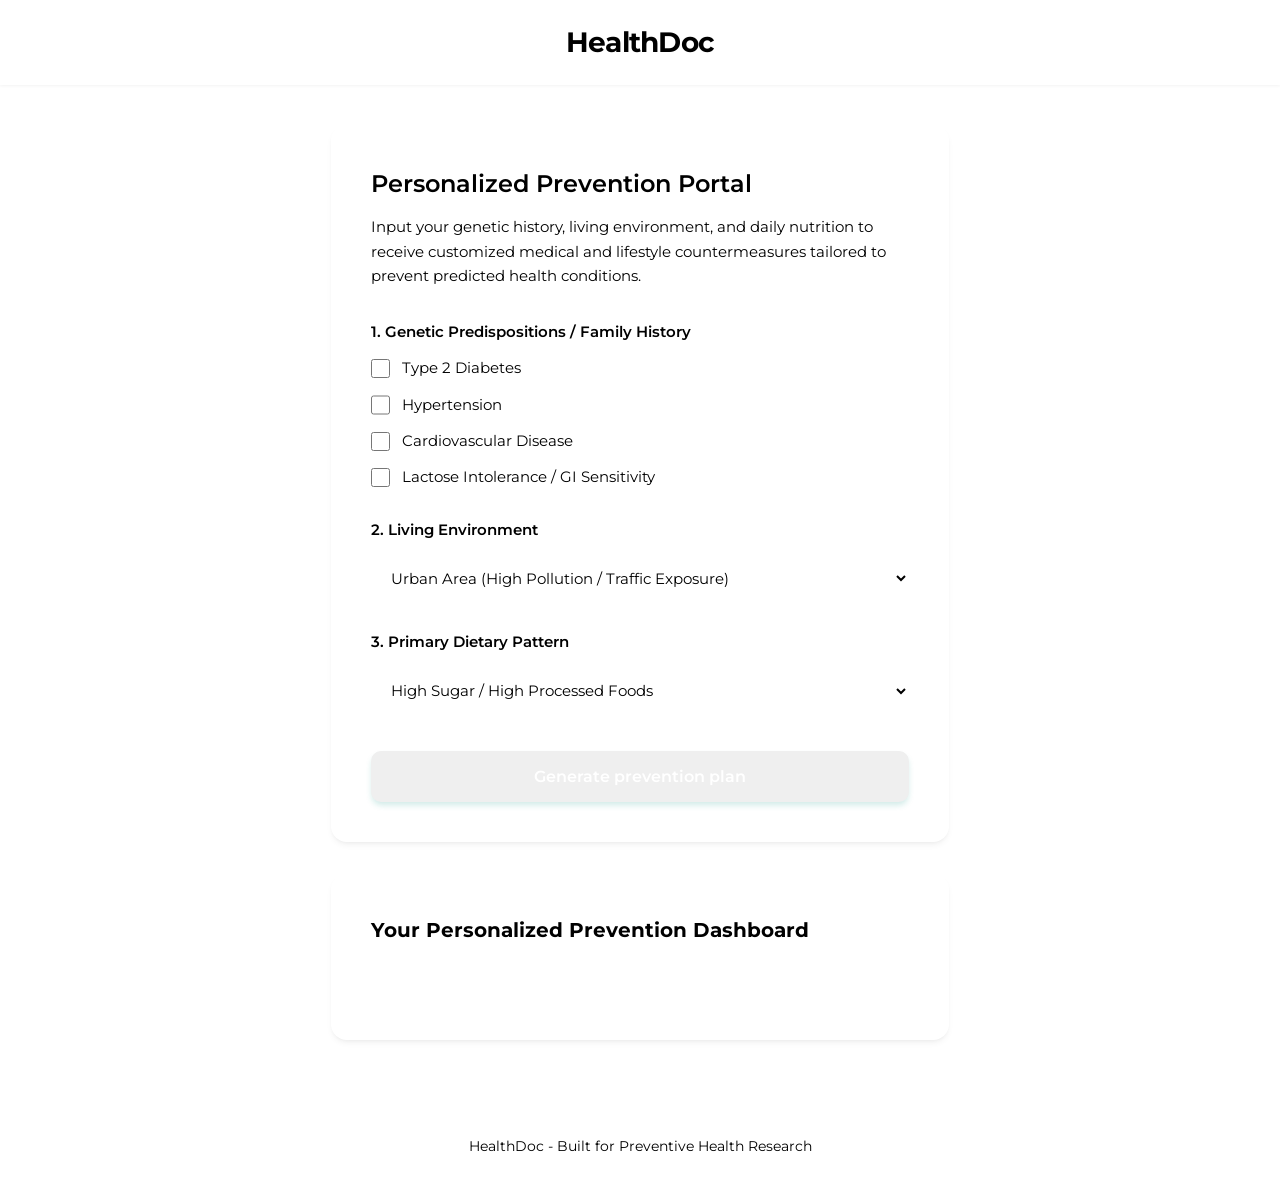
==== index.html @ a26859ed "création de la base" ====
<!DOCTYPE html>
<html lang="en">
    <head>
        <meta charset="UTF-8">
        <meta name="viewport" content="width=device-width, initial-scale=1.0">
        <title>HealthDoc</title>
        <!-- Google font : Montserrat -->
        <link rel="preconnect" href="https://fonts.googleapis.com">
        <link rel="preconnect" href="https://fonts.gstatic.com" crossorigin>
        <link href="https://fonts.googleapis.com/css2?family=Montserrat:ital,wght@0,100..900;1,100..900&display=swap" rel="stylesheet">
        <!-- Link to external CSS file -->
        <link rel="stylesheet" href="style.css">
    </head>
    <body>
        <!-- Header -->
         <div>
            <div>
                <h1>HealthDoc</h1>
            </div>
         </div>

         <!-- Main content -->
          <main>
            <div>
                <h2>Personalized Prevention Portal</h2>
                <p>Input your genetic history, living environment, and daily nutrition to receive customized medical and lifestyle countermeasures tailored to prevent predicted health conditions.</p>

                <form id="healthForm">
                    <!-- Genetic -->
                     <div>
                        <label>1. Genetic Predispositions / Family History</label>
                            <div>
                                <label>
                                    <input type="checkbox" name="genetics" value="Diabetes">
                                    <span>Type 2 Diabetes</span>
                                </label>
                                <label>
                                    <input type="checkbox" name="genetics" value="Hypertension">
                                    <span>Hypertension</span>
                                </label>
                                <label>
                                    <input type="checkbox" name="genetics" value="Cardiovascular">
                                    <span>Cardiovascular Disease</span>
                                </label>
                                <label>
                                    <input type="checkbox" name="genetics" value="Lactose">
                                    <span>Lactose Intolerance / GI Sensitivity</span>
                                </label>
                            </div>
                     </div>

                    <!-- Environment -->
                     <div>
                        <label>2. Living Environment</label>
                        <select id="environment">
                            <option value="Urban">Urban Area (High Pollution / Traffic Exposure)</option>
                            <option value="Suburban">Suburban Area (Moderate Air Quality)</option>
                            <option value="Rural">Rural Area (Clean Air / Low Pollution)</option>
                        </select>
                     </div>

                     <!-- Nutrition -->
                      <div>
                            <label>3. Primary Dietary Pattern</label>
                            <select id="nutrition">
                                <option value="Processed">High Sugar / High Processed Foods</option>
                                <option value="Standard">Standard Mixed Diet</option>
                                <option value="Mediterranean">Mediterranean / Whole Foods Diet</option>
                                <option value="PlantBased">Plant-Based / High Fiber</option>
                            </select>
                      </div>

                      <button type="button" onclick="calculateRisk()">Generate prevention plan</button>
                </form>
            </div>

            <!-- Results Section (Hidden by default) -->
             <div id="resultsCard">
                <div>
                    <h3>Your Personalized Prevention Dashboard</h3>
                    <span id="riskBadge"></span>
                </div>

                <div id="recommendationsList">
                    <!-- Recommendations inserted via JS -->
                </div>
             </div>
          </main>

          <!-- Footer -->
           <footer>
            <p>HealthDoc - Built for Preventive Health Research</p>
           </footer>
    </body>
</html>
---- style.css ----
.root {
  --main-color: #62cee8;/*Writings in black*/
  --secondary-color: #16425B;/*Writings in white*/
  --bg-color: #f8fafc;
  --accent-color-1: #EB5E55;
  --accent-color-2: #D81E5B;
  --accent-color-3: #0f766e;
  --border-color: #e2e8f0;
}

* {
    box-sizing: border-box;
    margin: 0;
    padding: 0;
}

body {
  font-family: "Montserrat", sans-serif;
  background-color: var(--bg-color);
  color: var(--secondary-color);
  line-height: 1.6;
  display: flex;
  flex-direction: column;
  min-height: 100vh;
}

body > div:first-of-type {
    background-color: var(--bg-color);
    border-bottom: 1px solid var(--border-color);
    padding: 1.25rem 2rem;
    text-align: center;
    box-shadow: 0 1px 3px 0 rgb(0, 0, 0, 0.05);
}

body > div:first-of-type h1 {
    color: var(--secondary-color);
    font-weight: 700;
    font-size: 1.75rem;
    letter-spacing: -0.025em;
}

main {
    max-width: 650px;
    width: 100%;
    margin: 2.5rem auto;
    padding: 0 1rem;
    flex: 1;
}

main > div:first-of-type,
#resultsCard {
    background: var(--bg-color);
    padding: 2.5rem;
    border-radius: 16px;
    box-shadow: 0 4px 6px -1px rgb(0 0 0 / 0.05), 0 2px 4px -2px rgb(0 0 0 / 0.05);
    margin-bottom: 2rem;
    border: 1px solid var(--border-color);
}

main h2 {
    font-size: 1.5rem;
    color: var(--secondary-color);
    margin-bottom: 0.75rem;
    font-weight: 600;
}

main > div:first-of-type > p {
    color: var(--main-color);
    font-size: 0.95rem;
    margin-bottom: 2rem;
}

form > div {
    margin-bottom: 1.75rem;
}

form > div > label {
    display: block;
    font-weight: 600;
    color: var(--secondary-color);
    margin-bottom: 0.75rem;
    font-size: 0.95rem;
}

form div div {
    display: flex;
    flex-direction: column;
    gap: 0.75rem;
    margin-top: 0.5rem;
}

form div div label {
    display: flex;
    align-items: center;
    font-weight: 400;
    color: var(--secondary-color);
    cursor: pointer;
    gap: 0.75rem;
    margin-bottom: 0;
    font-size: 0.95rem;
}

input[type="checkbox"] {
    width: 1.2rem;
    height: 1.2rem;
    accent-color: var(--accent-color-1); /* Modern teal accent color */
    cursor: pointer;
    border-radius: 4px;
}

/* Select Dropdowns */
select {
    width: 100%;
    padding: 0.85rem 1rem;
    border: 1px solid var(--border-color);
    border-radius: 10px;
    background-color: var(--bg-color);
    font-family: 'Montserrat', sans-serif;
    font-size: 0.95rem;
    color: var(--secondary-color);
    cursor: pointer;
    transition: border-color 0.2s, box-shadow 0.2s;
}

select:focus {
    outline: none;
    border-color: var(--main-color);
    box-shadow: 0 0 0 3px rgba(13, 148, 136, 0.15);
}

/* Submit Button */
button[type="button"] {
    width: 100%;
    color: white;
    border: none;
    padding: 1rem 1.5rem;
    font-family: 'Montserrat', sans-serif;
    font-weight: 600;
    font-size: 1rem;
    border-radius: 10px;
    cursor: pointer;
    transition: var(--bg-color) 0.2s, transform 0.1s;
    margin-top: 0.5rem;
    box-shadow: 0 4px 6px -1px rgba(13, 148, 136, 0.2);
}

button[type="button"]:hover {
    background-color: var(--accent-color-3);
}

button[type="button"]:active {
    transform: scale(0.98);
}

/* --- Results Section Styling --- */
#resultsCard {
    border-left: 5px solid var(--accent-color-3);
}

#resultsCard h3 {
    font-size: 1.25rem;
    color: var(--secondary-color);
    margin-bottom: 0.5rem;
}

#riskBadge {
    display: inline-block;
    padding: 0.35rem 0.85rem;
    border-radius: 9999px;
    font-size: 0.85rem;
    font-weight: 600;
    margin-top: 0.5rem;
}

#recommendationsList {
    margin-top: 1.25rem;
}

/* --- Footer --- */
footer {
    text-align: center;
    padding: 1.5rem;
    background-color: var(--bg-color);
    border-top: 1px solid var(--border-color);
    color: var(--main-color);
    font-size: 0.85rem;
    margin-top: auto;
}
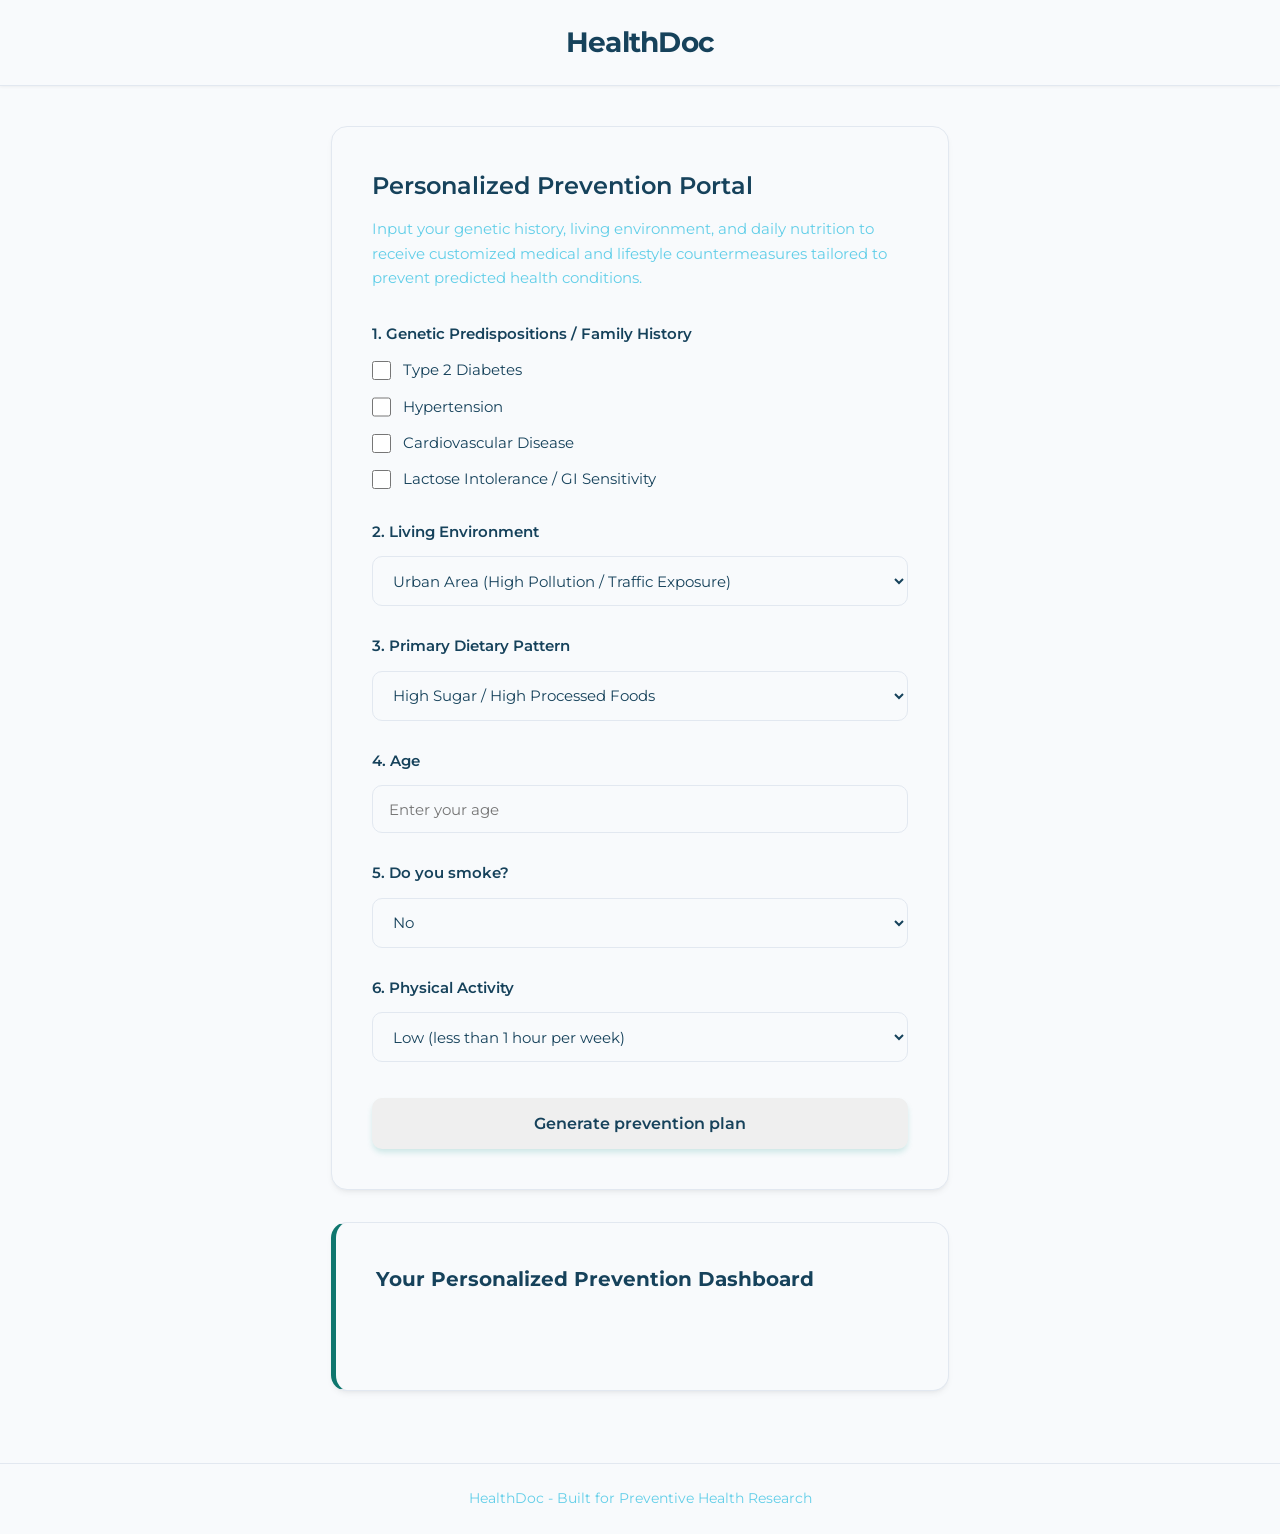
==== commit 9926f375: "ajout du js pour voir le resultat" ====
--- a/index.html
+++ b/index.html
@@ -70,6 +70,32 @@
                             </select>
                       </div>
 
+                      <!-- Age -->
+                        <div>
+                            <label>4. Age</label>
+                            <input type="number" id="age" min="1" max="120" placeholder="Enter your age">
+                        </div>
+
+                        <!-- Smoking -->
+                        <div>
+                            <label>5. Do you smoke?</label>
+                            <select id="smoking">
+                                <option value="No">No</option>
+                                <option value="Occasionally">Occasionally</option>
+                                <option value="Regularly">Regularly</option>
+                            </select>
+                        </div>
+
+                        <!-- Physical activity -->
+                        <div>
+                            <label>6. Physical Activity</label>
+                            <select id="activity">
+                                <option value="Low">Low (less than 1 hour per week)</option>
+                                <option value="Moderate">Moderate (1 to 3 hours per week)</option>
+                                <option value="High">High (more than 3 hours per week)</option>
+                            </select>
+                        </div>
+
                       <button type="button" onclick="calculateRisk()">Generate prevention plan</button>
                 </form>
             </div>
@@ -91,5 +117,6 @@
            <footer>
             <p>HealthDoc - Built for Preventive Health Research</p>
            </footer>
+           <script src="script.js"></script>
     </body>
 </html>
--- a/style.css
+++ b/style.css
@@ -1,4 +1,4 @@
-.root {
+:root {
   --main-color: #62cee8;/*Writings in black*/
   --secondary-color: #16425B;/*Writings in white*/
   --bg-color: #f8fafc;
@@ -109,7 +109,8 @@
 }
 
 /* Select Dropdowns */
-select {
+select,
+input[type="number"] {
     width: 100%;
     padding: 0.85rem 1rem;
     border: 1px solid var(--border-color);
@@ -122,7 +123,8 @@
     transition: border-color 0.2s, box-shadow 0.2s;
 }
 
-select:focus {
+select:focus,
+input[type="number"]:focus {
     outline: none;
     border-color: var(--main-color);
     box-shadow: 0 0 0 3px rgba(13, 148, 136, 0.15);
@@ -131,7 +133,7 @@
 /* Submit Button */
 button[type="button"] {
     width: 100%;
-    color: white;
+    color: var(--secondary-color);
     border: none;
     padding: 1rem 1.5rem;
     font-family: 'Montserrat', sans-serif;
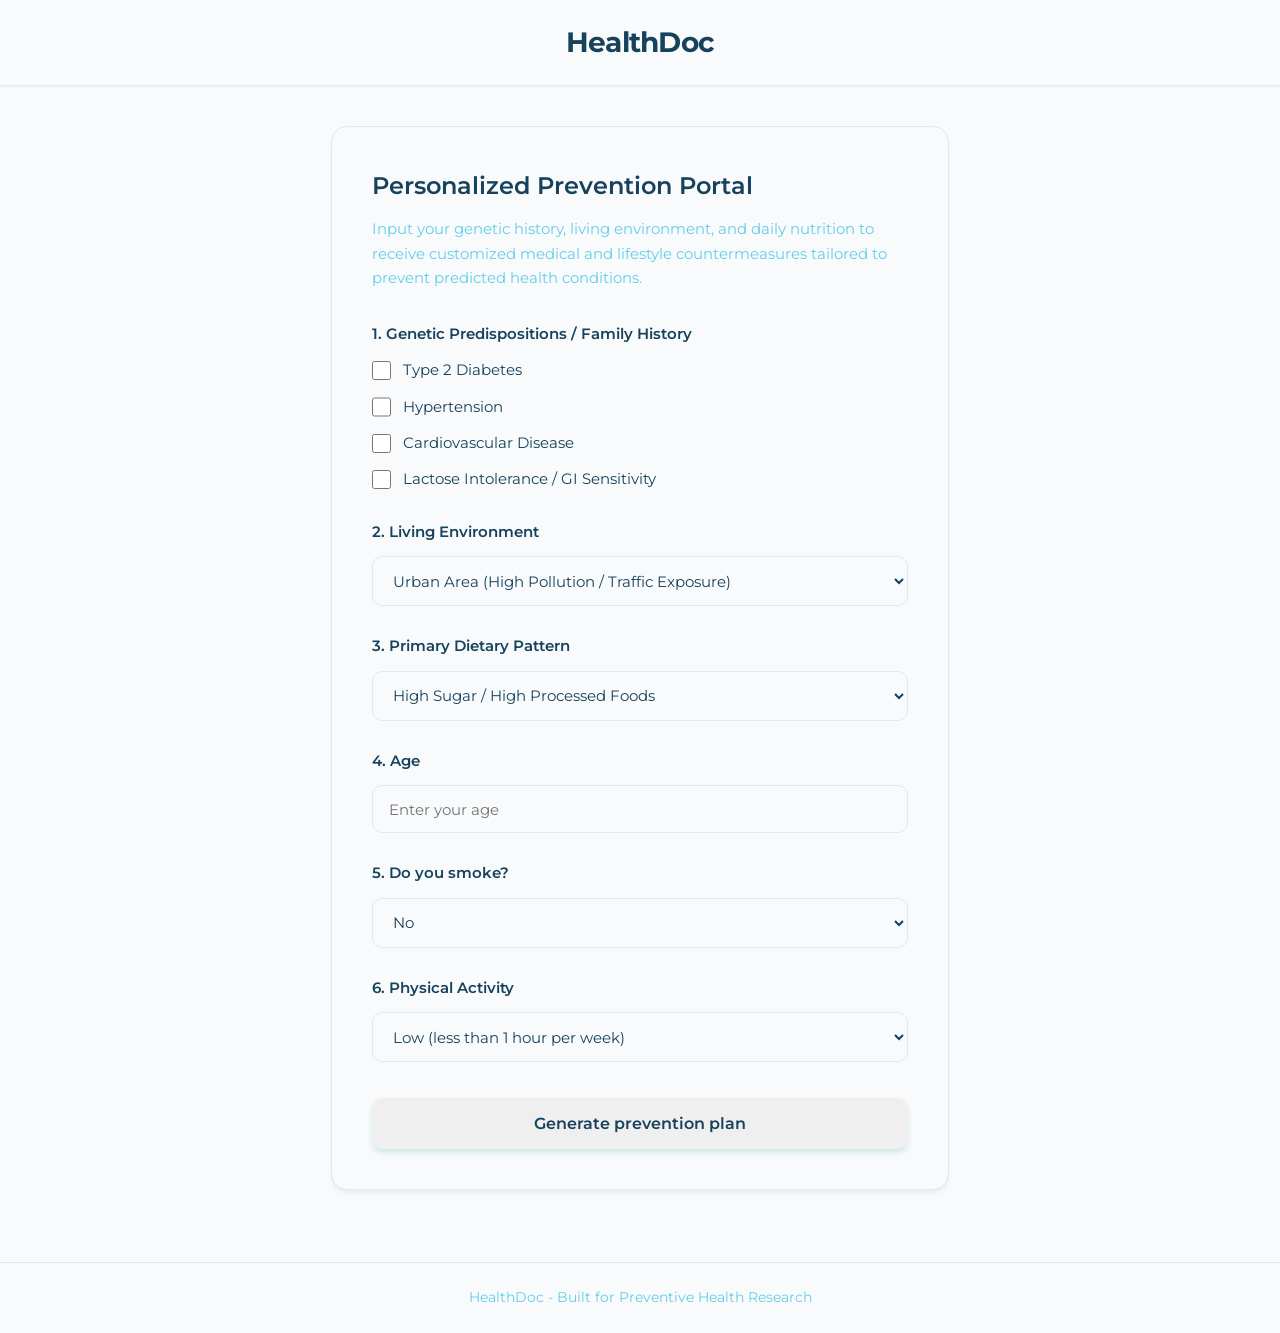
==== commit ebeb3ef8: "result card fix" ====
--- a/index.html
+++ b/index.html
@@ -101,7 +101,7 @@
             </div>
 
             <!-- Results Section (Hidden by default) -->
-             <div id="resultsCard">
+             <div id="resultsCard" class="hidden">
                 <div>
                     <h3>Your Personalized Prevention Dashboard</h3>
                     <span id="riskBadge"></span>
--- a/style.css
+++ b/style.css
@@ -188,3 +188,7 @@
     font-size: 0.85rem;
     margin-top: auto;
 }
+
+.hidden {
+    display: none;
+}
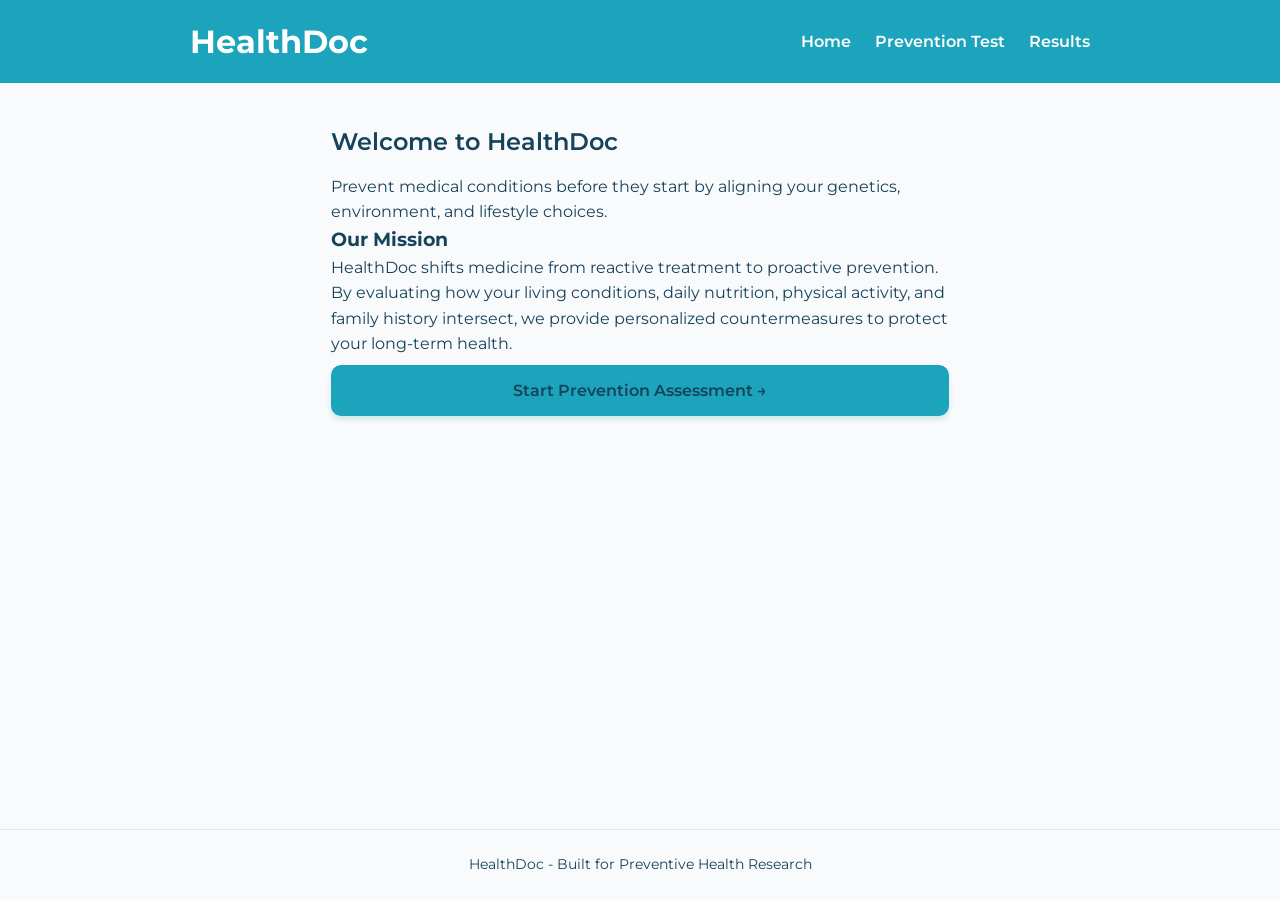
==== commit 551cb379: "création menu / liens vers différentes pages" ====
--- a/index.html
+++ b/index.html
@@ -12,111 +12,138 @@
         <link rel="stylesheet" href="style.css">
     </head>
     <body>
-        <!-- Header -->
-         <div>
-            <div>
-                <h1>HealthDoc</h1>
+        <!-- Header & Navigation Menu -->
+        <header class="navbar">
+            <div class="nav-container">
+                <h1 class="logo">HealthDoc</h1>
+                <nav>
+                    <ul class="nav-links">
+                        <li><a href="#" onclick="showPage('homePage')">Home</a></li>
+                        <li><a href="#" onclick="showPage('testPage')">Prevention Test</a></li>
+                        <li><a href="#" onclick="showPage('statsPage')">Results</a></li>
+                    </ul>
+                </nav>
             </div>
-         </div>
+        </header>
 
          <!-- Main content -->
-          <main>
-            <div>
-                <h2>Personalized Prevention Portal</h2>
-                <p>Input your genetic history, living environment, and daily nutrition to receive customized medical and lifestyle countermeasures tailored to prevent predicted health conditions.</p>
+        <main class="main-content">
+            <!-- PAGE 1: HOME PAGE -->
+            <section id="homePage" class="page-section">
+                <div class="hero-card">
+                    <h2>Welcome to HealthDoc</h2>
+                    <p class="tagline">Prevent medical conditions before they start by aligning your genetics, environment, and lifestyle choices.</p>
+                    
+                    <div class="mission-box">
+                        <h3>Our Mission</h3>
+                        <p>HealthDoc shifts medicine from reactive treatment to proactive prevention. By evaluating how your living conditions, daily nutrition, physical activity, and family history intersect, we provide personalized countermeasures to protect your long-term health.</p>
+                    </div>
 
-                <form id="healthForm">
-                    <!-- Genetic -->
-                     <div>
-                        <label>1. Genetic Predispositions / Family History</label>
-                            <div>
-                                <label>
-                                    <input type="checkbox" name="genetics" value="Diabetes">
-                                    <span>Type 2 Diabetes</span>
-                                </label>
-                                <label>
-                                    <input type="checkbox" name="genetics" value="Hypertension">
-                                    <span>Hypertension</span>
-                                </label>
-                                <label>
-                                    <input type="checkbox" name="genetics" value="Cardiovascular">
-                                    <span>Cardiovascular Disease</span>
-                                </label>
-                                <label>
-                                    <input type="checkbox" name="genetics" value="Lactose">
-                                    <span>Lactose Intolerance / GI Sensitivity</span>
-                                </label>
-                            </div>
-                     </div>
+                    <button type="button" class="btn-primary" onclick="showPage('testPage')">Start Prevention Assessment &rarr;</button>
+                </div>
+            </section>
 
-                    <!-- Environment -->
-                     <div>
-                        <label>2. Living Environment</label>
-                        <select id="environment">
-                            <option value="Urban">Urban Area (High Pollution / Traffic Exposure)</option>
-                            <option value="Suburban">Suburban Area (Moderate Air Quality)</option>
-                            <option value="Rural">Rural Area (Clean Air / Low Pollution)</option>
-                        </select>
-                     </div>
+            <!-- PAGE 2: PREVENTION TEST -->
+            <section id="testPage" class="page-section hidden">
+                <div>
+                    <h2>Personalized Prevention Portal</h2>
+                    <p>Input your genetic history, living environment, and daily nutrition to receive customized medical and lifestyle countermeasures tailored to prevent predicted health conditions.</p>
 
-                     <!-- Nutrition -->
-                      <div>
-                            <label>3. Primary Dietary Pattern</label>
-                            <select id="nutrition">
-                                <option value="Processed">High Sugar / High Processed Foods</option>
-                                <option value="Standard">Standard Mixed Diet</option>
-                                <option value="Mediterranean">Mediterranean / Whole Foods Diet</option>
-                                <option value="PlantBased">Plant-Based / High Fiber</option>
-                            </select>
-                      </div>
-
-                      <!-- Age -->
+                    <form id="healthForm">
+                        <!-- Genetic -->
                         <div>
-                            <label>4. Age</label>
-                            <input type="number" id="age" min="1" max="120" placeholder="Enter your age">
+                            <label>1. Genetic Predispositions / Family History</label>
+                                <div>
+                                    <label>
+                                        <input type="checkbox" name="genetics" value="Diabetes">
+                                        <span>Type 2 Diabetes</span>
+                                    </label>
+                                    <label>
+                                        <input type="checkbox" name="genetics" value="Hypertension">
+                                        <span>Hypertension</span>
+                                    </label>
+                                    <label>
+                                        <input type="checkbox" name="genetics" value="Cardiovascular">
+                                        <span>Cardiovascular Disease</span>
+                                    </label>
+                                    <label>
+                                        <input type="checkbox" name="genetics" value="Lactose">
+                                        <span>Lactose Intolerance / GI Sensitivity</span>
+                                    </label>
+                                </div>
                         </div>
 
-                        <!-- Smoking -->
+                        <!-- Environment -->
                         <div>
-                            <label>5. Do you smoke?</label>
-                            <select id="smoking">
-                                <option value="No">No</option>
-                                <option value="Occasionally">Occasionally</option>
-                                <option value="Regularly">Regularly</option>
+                            <label>2. Living Environment</label>
+                            <select id="environment">
+                                <option value="Urban">Urban Area (High Pollution / Traffic Exposure)</option>
+                                <option value="Suburban">Suburban Area (Moderate Air Quality)</option>
+                                <option value="Rural">Rural Area (Clean Air / Low Pollution)</option>
                             </select>
                         </div>
 
-                        <!-- Physical activity -->
+                        <!-- Nutrition -->
                         <div>
-                            <label>6. Physical Activity</label>
-                            <select id="activity">
-                                <option value="Low">Low (less than 1 hour per week)</option>
-                                <option value="Moderate">Moderate (1 to 3 hours per week)</option>
-                                <option value="High">High (more than 3 hours per week)</option>
-                            </select>
+                                <label>3. Primary Dietary Pattern</label>
+                                <select id="nutrition">
+                                    <option value="Processed">High Sugar / High Processed Foods</option>
+                                    <option value="Standard">Standard Mixed Diet</option>
+                                    <option value="Mediterranean">Mediterranean / Whole Foods Diet</option>
+                                    <option value="PlantBased">Plant-Based / High Fiber</option>
+                                </select>
                         </div>
 
-                      <button type="button" onclick="calculateRisk()">Generate prevention plan</button>
-                </form>
-            </div>
+                        <!-- Age -->
+                            <div>
+                                <label>4. Age</label>
+                                <input type="number" id="age" min="1" max="120" placeholder="Enter your age">
+                            </div>
 
-            <!-- Results Section (Hidden by default) -->
-             <div id="resultsCard" class="hidden">
-                <div>
-                    <h3>Your Personalized Prevention Dashboard</h3>
-                    <span id="riskBadge"></span>
+                            <!-- Smoking -->
+                            <div>
+                                <label>5. Do you smoke?</label>
+                                <select id="smoking">
+                                    <option value="No">No</option>
+                                    <option value="Occasionally">Occasionally</option>
+                                    <option value="Regularly">Regularly</option>
+                                </select>
+                            </div>
+
+                            <!-- Physical activity -->
+                            <div>
+                                <label>6. Physical Activity</label>
+                                <select id="activity">
+                                    <option value="Low">Low (less than 1 hour per week)</option>
+                                    <option value="Moderate">Moderate (1 to 3 hours per week)</option>
+                                    <option value="High">High (more than 3 hours per week)</option>
+                                </select>
+                            </div>
+
+                        <button type="button" onclick="calculateRisk()">Generate prevention plan</button>
+                    </form>
                 </div>
 
-                <div id="recommendationsList">
-                    <!-- Recommendations inserted via JS -->
+                <!-- Results Section (Hidden by default) -->
+                <div id="resultsCard" class="hidden">
+                    <div>
+                        <h3>Your Personalized Prevention Dashboard</h3>
+                        <span id="riskBadge"></span>
+                    </div>
+
+                    <div id="recommendationsList">
+                        <!-- Recommendations inserted via JS -->
+                    </div>
                 </div>
-             </div>
-          </main>
+            </section>
+        </main>
 
-          <!-- Footer -->
-           <footer>
+        <!-- Footer -->
+        <footer>
             <p>HealthDoc - Built for Preventive Health Research</p>
-           </footer>
-           <script src="script.js"></script>
+        </footer>
+        
+        <!-- Link to the JavaScript file -->
+        <script src="script.js"></script>
     </body>
 </html>
--- a/style.css
+++ b/style.css
@@ -1,10 +1,9 @@
 :root {
-  --main-color: #62cee8;/*Writings in black*/
-  --secondary-color: #16425B;/*Writings in white*/
+  --main-color: #16425B;/*Writings in black*/
   --bg-color: #f8fafc;
   --accent-color-1: #EB5E55;
-  --accent-color-2: #D81E5B;
-  --accent-color-3: #0f766e;
+  --accent-color-2: #1ba4bc;
+  --accent-color-3: #13b1a4;
   --border-color: #e2e8f0;
 }
 
@@ -17,11 +16,59 @@
 body {
   font-family: "Montserrat", sans-serif;
   background-color: var(--bg-color);
-  color: var(--secondary-color);
+  color: var(--main-color);
   line-height: 1.6;
   display: flex;
   flex-direction: column;
   min-height: 100vh;
+}
+
+.navbar {
+    background-color: var(--accent-color-2);
+    color: white;
+    padding: 1rem 2rem;
+}
+
+.nav-container {
+    max-width: 900px;
+    margin: 0 auto;
+    display: flex;
+    justify-content: space-between;
+    align-items: center;
+}
+
+.nav-links {
+    list-style: none;
+    display: flex;
+    gap: 1.5rem;
+    margin: 0;
+    padding: 0;
+}
+
+.nav-links a {
+    color: white;
+    text-decoration: none;
+    font-weight: 600;
+}
+
+.nav-links a:hover {
+    text-decoration: underline;
+}
+
+.btn-primary {
+    background-color: var(--accent-color-2);
+    color: white;
+    border: none;
+    padding: 0.75rem 1.5rem;
+    font-size: 1rem;
+    font-weight: 600;
+    border-radius: 8px;
+    cursor: pointer;
+    margin-top: 1rem;
+}
+
+.btn-primary:hover {
+    background-color: #1d4ed8;
 }
 
 body > div:first-of-type {
@@ -33,7 +80,7 @@
 }
 
 body > div:first-of-type h1 {
-    color: var(--secondary-color);
+    color: var(--main-color);
     font-weight: 700;
     font-size: 1.75rem;
     letter-spacing: -0.025em;
@@ -59,7 +106,7 @@
 
 main h2 {
     font-size: 1.5rem;
-    color: var(--secondary-color);
+    color: var(--main-color);
     margin-bottom: 0.75rem;
     font-weight: 600;
 }
@@ -77,7 +124,7 @@
 form > div > label {
     display: block;
     font-weight: 600;
-    color: var(--secondary-color);
+    color: var(--main-color);
     margin-bottom: 0.75rem;
     font-size: 0.95rem;
 }
@@ -93,7 +140,7 @@
     display: flex;
     align-items: center;
     font-weight: 400;
-    color: var(--secondary-color);
+    color: var(--main-color);
     cursor: pointer;
     gap: 0.75rem;
     margin-bottom: 0;
@@ -103,7 +150,7 @@
 input[type="checkbox"] {
     width: 1.2rem;
     height: 1.2rem;
-    accent-color: var(--accent-color-1); /* Modern teal accent color */
+    accent-color: var(--accent-color-1); 
     cursor: pointer;
     border-radius: 4px;
 }
@@ -118,7 +165,7 @@
     background-color: var(--bg-color);
     font-family: 'Montserrat', sans-serif;
     font-size: 0.95rem;
-    color: var(--secondary-color);
+    color: var(--main-color);
     cursor: pointer;
     transition: border-color 0.2s, box-shadow 0.2s;
 }
@@ -133,7 +180,7 @@
 /* Submit Button */
 button[type="button"] {
     width: 100%;
-    color: var(--secondary-color);
+    color: var(--main-color);
     border: none;
     padding: 1rem 1.5rem;
     font-family: 'Montserrat', sans-serif;
@@ -157,11 +204,12 @@
 /* --- Results Section Styling --- */
 #resultsCard {
     border-left: 5px solid var(--accent-color-3);
+    margin-top: 2rem;
 }
 
 #resultsCard h3 {
     font-size: 1.25rem;
-    color: var(--secondary-color);
+    color: var(--main-color);
     margin-bottom: 0.5rem;
 }
 
@@ -190,5 +238,5 @@
 }
 
 .hidden {
-    display: none;
+    display: none !important;
 }
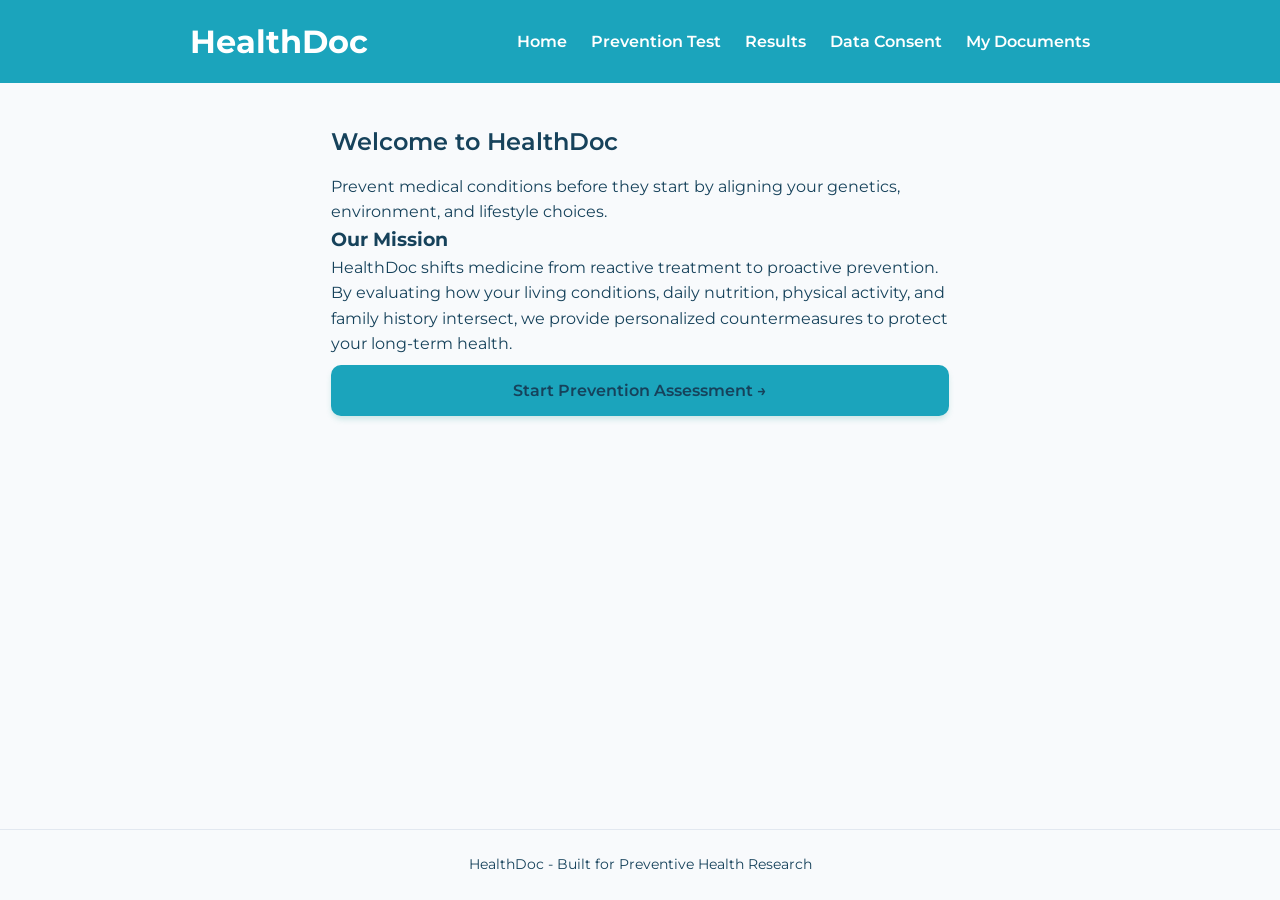
==== commit c6c7c271: "menu + dépot document + consent form" ====
--- a/index.html
+++ b/index.html
@@ -21,6 +21,8 @@
                         <li><a href="#" onclick="showPage('homePage')">Home</a></li>
                         <li><a href="#" onclick="showPage('testPage')">Prevention Test</a></li>
                         <li><a href="#" onclick="showPage('statsPage')">Results</a></li>
+                        <li><a href="#" onclick="showPage('consentPage')">Data Consent</a></li>
+                        <li><a href="#" onclick="showPage('documentsPage')">My Documents</a></li>
                     </ul>
                 </nav>
             </div>
@@ -136,6 +138,87 @@
                     </div>
                 </div>
             </section>
+
+            <!-- PAGE 4: MEDICAL DATA CONSENT FORM -->
+            <section id="consentPage" class="page-section hidden">
+                <div class="card">
+                    <h2>Medical Data Sharing Consent</h2>
+                    <p>Manage who can access your genetics, environmental reports, and prevention plans.</p>
+
+                    <form id="consentForm" onsubmit="saveConsent(event)">
+                        <div class="form-group">
+                            <label>1. Sharing Permission</label>
+                            <label class="radio-label">
+                                <input type="checkbox" id="consentGeneral" required>
+                                <span>I authorize HealthDoc to store and share my health profile with designated parties for preventive care.</span>
+                            </label>
+                        </div>
+
+                        <div class="form-group">
+                            <label>2. Authorized Entities (Who is allowed to view your data?)</label>
+                            <div class="checkbox-group">
+                                <label><input type="checkbox" name="authorized" value="Primary Care Physician"> <span>Primary Care Physician</span></label>
+                                <label><input type="checkbox" name="authorized" value="Genetics Specialist"> <span>Genetics Specialist</span></label>
+                                <label><input type="checkbox" name="authorized" value="Hospital Cardiology Department"> <span>Hospital Cardiology Department</span></label>
+                                <label><input type="checkbox" name="authorized" value="Certified Nutritionist"> <span>Certified Nutritionist</span></label>
+                                <label><input type="checkbox" name="authorized" value="Medical Researchers (Anonymized)"> <span>Medical Researchers (Anonymized Data Only)</span></label>
+                            </div>
+                        </div>
+
+                        <div class="form-group">
+                            <label>3. Add Specific Provider Email / ID (Optional)</label>
+                            <input type="text" id="specificDoctor" placeholder="e.g., dr.smith@cityhospital.org">
+                        </div>
+
+                        <button type="submit" class="btn-primary">Save Consent Preferences</button>
+                    </form>
+
+                    <div id="consentStatus" class="status-msg hidden"></div>
+                </div>
+            </section>
+
+            <!-- PAGE 5: MY DOCUMENTS SPACE -->
+            <section id="documentsPage" class="page-section hidden">
+                <div class="card">
+                    <h2>My Medical Documents</h2>
+                    <p>Upload, tag, and search your medical records, blood tests, and genetic reports.</p>
+
+                    <!-- Document Upload Form -->
+                    <form id="docForm" onsubmit="addDocument(event)" class="upload-box">
+                        <h3>Add New Document</h3>
+                        <div class="form-row">
+                            <input type="text" id="docName" placeholder="Document Name (e.g., Blood Test 2026)" required>
+                            <select id="docLabel" required>
+                                <option value="">Select Label/Category</option>
+                                <option value="Genetics">Genetics</option>
+                                <option value="Blood Work">Blood Work</option>
+                                <option value="Cardiology">Cardiology</option>
+                                <option value="Prescription">Prescription</option>
+                                <option value="General Report">General Report</option>
+                            </select>
+                        </div>
+                        <div class="form-row">
+                            <div class="file-upload-wrapper">
+                                <input type="file" id="docFile" onchange="updateFileLabel()" required hidden>
+                                <label for="docFile" class="btn-file-custom">
+                                    <span id="fileBtnText">Choose a Document</span>
+                                </label>
+                            </div>
+                            <button type="submit" class="btn-primary">Upload Document</button>
+                        </div>
+                    </form>
+
+                    <!-- Search Bar -->
+                    <div class="search-box">
+                        <input type="text" id="docSearch" onkeyup="filterDocuments()" placeholder="Search documents by name or category...">
+                    </div>
+
+                    <!-- Document List -->
+                    <div id="documentList" class="doc-grid">
+                        <!-- Documents dynamically injected here -->
+                    </div>
+                </div>
+            </section>
         </main>
 
         <!-- Footer -->
--- a/style.css
+++ b/style.css
@@ -1,10 +1,22 @@
 :root {
   --main-color: #16425B;/*Writings in black*/
+  --secondary-color: #1ba4bc;
   --bg-color: #f8fafc;
   --accent-color-1: #EB5E55;
   --accent-color-2: #1ba4bc;
   --accent-color-3: #13b1a4;
   --border-color: #e2e8f0;
+  --border-color-variant: #80ebd6;
+  --tag-genetics-bg: #e0f7fa;
+  --tag-genetics-text: #006064;
+  --tag-bloodwork-bg: #fff3e0;
+  --tag-bloodwork-text: #e65100;
+  --tag-cardiology-bg: #e8f5e9;
+  --tag-cardiology-text: #2e7d32;
+  --tag-prescription-bg: #fce4ec;
+  --tag-prescription-text: #c2185b;
+  --tag-generalreport-bg: #f3e5f5;
+  --tag-generalreport-text: #7b1fa2;
 }
 
 * {
@@ -17,14 +29,16 @@
   font-family: "Montserrat", sans-serif;
   background-color: var(--bg-color);
   color: var(--main-color);
+  margin: 0;
   line-height: 1.6;
   display: flex;
   flex-direction: column;
   min-height: 100vh;
 }
 
+/* Header & Nav */
 .navbar {
-    background-color: var(--accent-color-2);
+    background-color: var(--secondary-color);
     color: white;
     padding: 1rem 2rem;
 }
@@ -56,7 +70,7 @@
 }
 
 .btn-primary {
-    background-color: var(--accent-color-2);
+    background-color: var(--secondary-color);
     color: white;
     border: none;
     padding: 0.75rem 1.5rem;
@@ -68,7 +82,7 @@
 }
 
 .btn-primary:hover {
-    background-color: #1d4ed8;
+    background-color: var(--accent-color-3);
 }
 
 body > div:first-of-type {
@@ -92,6 +106,21 @@
     margin: 2.5rem auto;
     padding: 0 1rem;
     flex: 1;
+}
+
+/* Layout */
+.main-container {
+    max-width: 900px;
+    margin: 2rem auto;
+    padding: 0 1rem;
+}
+
+.card {
+    background: var(--bg-color);
+    border-radius: 12px;
+    padding: 2rem;
+    box-shadow: 0 4px 6px -1px rgba(0, 0, 0, 0.1);
+    margin-bottom: 2rem;
 }
 
 main > div:first-of-type,
@@ -147,6 +176,26 @@
     font-size: 0.95rem;
 }
 
+.form-group label {
+    display: block;
+    font-weight: 600;
+    margin-bottom: 0.5rem;
+}
+
+.checkbox-group, .radio-label {
+    display: flex;
+    flex-direction: column;
+    gap: 0.5rem;
+}
+
+.checkbox-group label {
+    font-weight: 400;
+    display: flex;
+    align-items: center;
+    gap: 0.5rem;
+    cursor: pointer;
+}
+
 input[type="checkbox"] {
     width: 1.2rem;
     height: 1.2rem;
@@ -177,6 +226,14 @@
     box-shadow: 0 0 0 3px rgba(13, 148, 136, 0.15);
 }
 
+input[type="number"], input[type="text"], select {
+    width: 100%;
+    padding: 0.75rem;
+    border: 1px solid var(--border-color);
+    border-radius: 8px;
+    box-sizing: border-box;
+}
+
 /* Submit Button */
 button[type="button"] {
     width: 100%;
@@ -226,6 +283,111 @@
     margin-top: 1.25rem;
 }
 
+.status-msg {
+    margin-top: 1rem;
+    padding: 1rem;
+    background-color: var(--bg-color);
+    border: 1px solid var(--border-color-variant);
+    color: var(--accent-color-3);
+    border-radius: 8px;
+}
+
+/* Document Space Styles */
+.upload-box {
+    background: var(--bg-color);
+    padding: 1.5rem;
+    border-radius: 8px;
+    margin-bottom: 1.5rem;
+}
+
+.form-row {
+    display: flex;
+    gap: 1rem;
+    margin-top: 1rem;
+}
+
+.file-upload-wrapper {
+    flex: 1;
+}
+
+.btn-file-custom {
+    display: inline-flex;
+    align-items: center;
+    justify-content: center;
+    gap: 0.5rem;
+    width: 100%;
+    padding: 0.75rem 1.25rem;
+    background-color: var(--bg-color);
+    color: var(--secondary-color);
+    border: 1px dashed var(--secondary-color);
+    border-radius: 8px;
+    font-size: 0.95rem;
+    font-weight: 600;
+    cursor: pointer;
+    box-sizing: border-box;
+    transition: all 0.2s ease;
+}
+
+.btn-file-custom:hover {
+    background-color: var(--bg-color);
+    border-color: var(--accent-color-1);
+    color: var(--accent-color-1);
+}
+
+.btn-file-custom:active {
+    transform: translateY(1px);
+}
+
+.search-box input {
+    font-size: 1rem;
+    padding: 0.85rem;
+    margin-bottom: 1.5rem;
+}
+
+.doc-grid {
+    display: flex;
+    flex-direction: column;
+    gap: 1rem;
+}
+
+.doc-item {
+    display: flex;
+    justify-content: space-between;
+    align-items: center;
+    padding: 1rem;
+    border: 1px solid var(--border-color);
+    border-radius: 8px;
+    background: var(--bg-color);
+}
+
+.doc-header {
+    display: flex;
+    align-items: center;
+    gap: 1rem;
+}
+
+.doc-icon {
+    font-size: 1.5rem;
+}
+
+.doc-title {
+    margin: 0;
+    font-size: 1rem;
+}
+
+.doc-date {
+    font-size: 0.8rem;
+    color: var(--text-color-secondary);
+}
+
+/* Tags */
+.tag {
+    padding: 0.25rem 0.75rem;
+    border-radius: 20px;
+    font-size: 0.8rem;
+    font-weight: 600;
+}
+
 /* --- Footer --- */
 footer {
     text-align: center;
@@ -237,6 +399,12 @@
     margin-top: auto;
 }
 
+.tag-genetics { background: var(--tag-genetics-bg); color: var(--tag-genetics-text); }
+.tag-bloodwork { background: var(--tag-bloodwork-bg); color: var(--tag-bloodwork-text); }
+.tag-cardiology { background: var(--tag-cardiology-bg); color: var(--tag-cardiology-text); }
+.tag-prescription { background: var(--tag-prescription-bg); color: var(--tag-prescription-text); }
+.tag-generalreport { background: var(--tag-generalreport-bg); color: var(--tag-generalreport-text); }
+
 .hidden {
     display: none !important;
 }
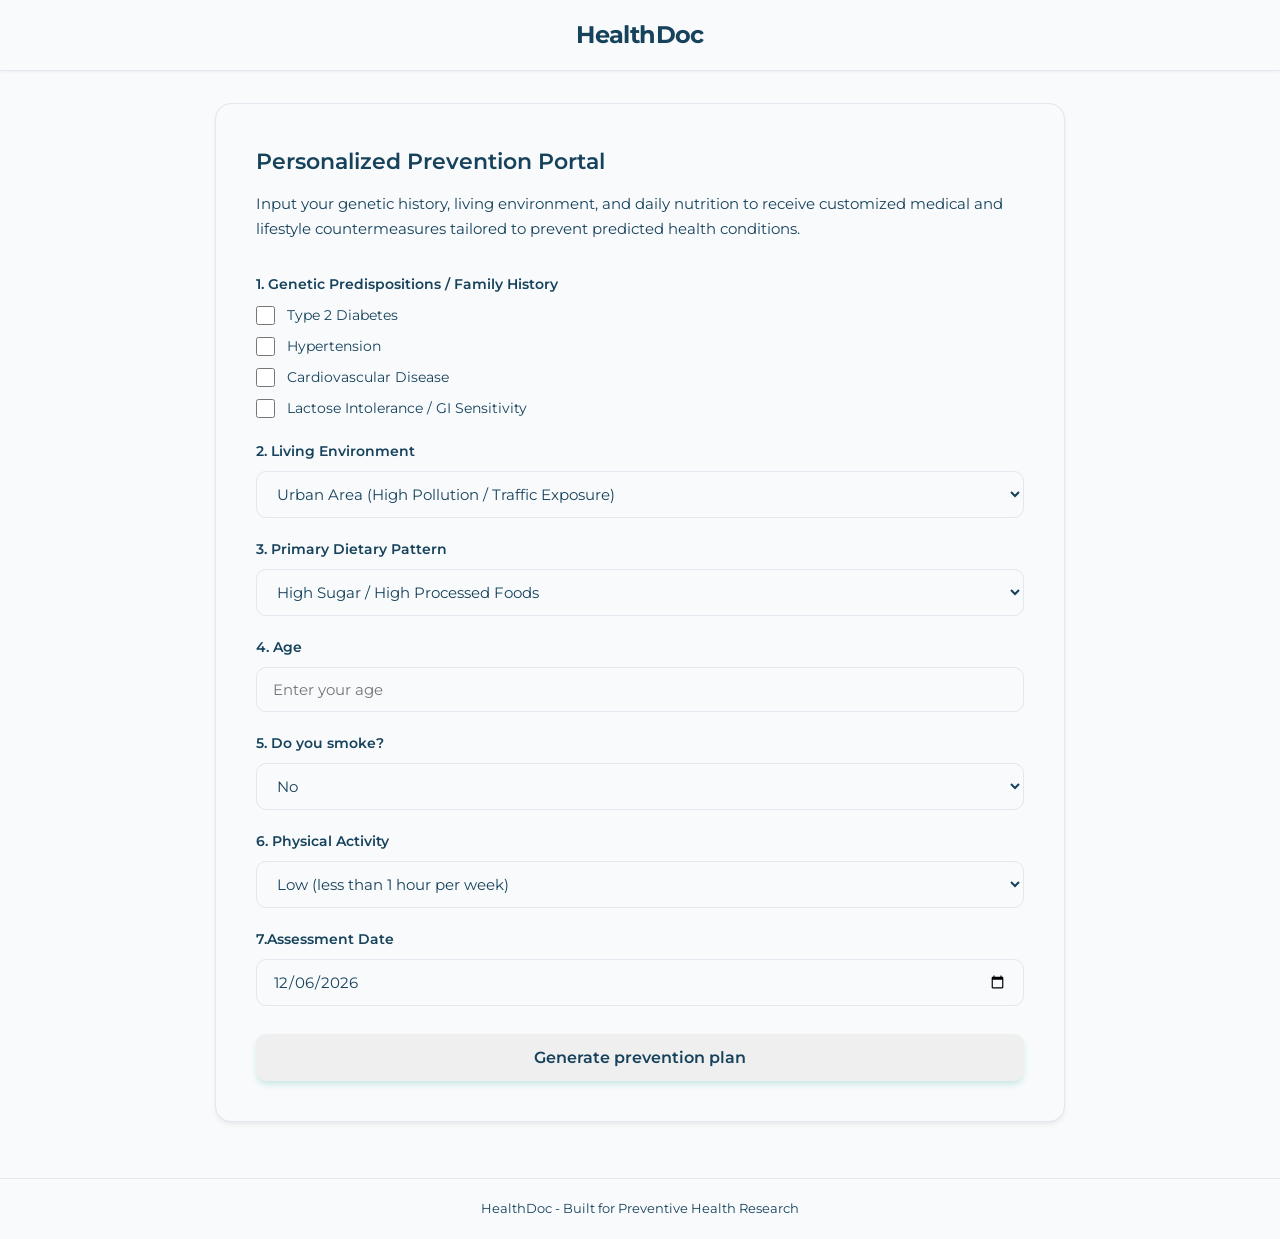
==== commit 57db6cf1: "stats base" ====
--- a/index.html
+++ b/index.html
@@ -12,221 +12,120 @@
         <link rel="stylesheet" href="style.css">
     </head>
     <body>
-        <!-- Header & Navigation Menu -->
-        <header class="navbar">
-            <div class="nav-container">
-                <h1 class="logo">HealthDoc</h1>
-                <nav>
-                    <ul class="nav-links">
-                        <li><a href="#" onclick="showPage('homePage')">Home</a></li>
-                        <li><a href="#" onclick="showPage('testPage')">Prevention Test</a></li>
-                        <li><a href="#" onclick="showPage('statsPage')">Results</a></li>
-                        <li><a href="#" onclick="showPage('consentPage')">Data Consent</a></li>
-                        <li><a href="#" onclick="showPage('documentsPage')">My Documents</a></li>
-                    </ul>
-                </nav>
+        <!-- Header -->
+         <div>
+            <div>
+                <h1>HealthDoc</h1>
             </div>
-        </header>
+         </div>
 
          <!-- Main content -->
-        <main class="main-content">
-            <!-- PAGE 1: HOME PAGE -->
-            <section id="homePage" class="page-section">
-                <div class="hero-card">
-                    <h2>Welcome to HealthDoc</h2>
-                    <p class="tagline">Prevent medical conditions before they start by aligning your genetics, environment, and lifestyle choices.</p>
-                    
-                    <div class="mission-box">
-                        <h3>Our Mission</h3>
-                        <p>HealthDoc shifts medicine from reactive treatment to proactive prevention. By evaluating how your living conditions, daily nutrition, physical activity, and family history intersect, we provide personalized countermeasures to protect your long-term health.</p>
-                    </div>
+          <main>
+            <div>
+                <h2>Personalized Prevention Portal</h2>
+                <p>Input your genetic history, living environment, and daily nutrition to receive customized medical and lifestyle countermeasures tailored to prevent predicted health conditions.</p>
 
-                    <button type="button" class="btn-primary" onclick="showPage('testPage')">Start Prevention Assessment &rarr;</button>
-                </div>
-            </section>
+                <form id="healthForm">
+                    <!-- Genetic -->
+                     <div>
+                        <label>1. Genetic Predispositions / Family History</label>
+                            <div>
+                                <label>
+                                    <input type="checkbox" name="genetics" value="Diabetes">
+                                    <span>Type 2 Diabetes</span>
+                                </label>
+                                <label>
+                                    <input type="checkbox" name="genetics" value="Hypertension">
+                                    <span>Hypertension</span>
+                                </label>
+                                <label>
+                                    <input type="checkbox" name="genetics" value="Cardiovascular">
+                                    <span>Cardiovascular Disease</span>
+                                </label>
+                                <label>
+                                    <input type="checkbox" name="genetics" value="Lactose">
+                                    <span>Lactose Intolerance / GI Sensitivity</span>
+                                </label>
+                            </div>
+                     </div>
 
-            <!-- PAGE 2: PREVENTION TEST -->
-            <section id="testPage" class="page-section hidden">
-                <div>
-                    <h2>Personalized Prevention Portal</h2>
-                    <p>Input your genetic history, living environment, and daily nutrition to receive customized medical and lifestyle countermeasures tailored to prevent predicted health conditions.</p>
+                    <!-- Environment -->
+                     <div>
+                        <label>2. Living Environment</label>
+                        <select id="environment">
+                            <option value="Urban">Urban Area (High Pollution / Traffic Exposure)</option>
+                            <option value="Suburban">Suburban Area (Moderate Air Quality)</option>
+                            <option value="Rural">Rural Area (Clean Air / Low Pollution)</option>
+                        </select>
+                     </div>
 
-                    <form id="healthForm">
-                        <!-- Genetic -->
+                     <!-- Nutrition -->
+                      <div>
+                            <label>3. Primary Dietary Pattern</label>
+                            <select id="nutrition">
+                                <option value="Processed">High Sugar / High Processed Foods</option>
+                                <option value="Standard">Standard Mixed Diet</option>
+                                <option value="Mediterranean">Mediterranean / Whole Foods Diet</option>
+                                <option value="PlantBased">Plant-Based / High Fiber</option>
+                            </select>
+                      </div>
+
+                      <!-- Age -->
                         <div>
-                            <label>1. Genetic Predispositions / Family History</label>
-                                <div>
-                                    <label>
-                                        <input type="checkbox" name="genetics" value="Diabetes">
-                                        <span>Type 2 Diabetes</span>
-                                    </label>
-                                    <label>
-                                        <input type="checkbox" name="genetics" value="Hypertension">
-                                        <span>Hypertension</span>
-                                    </label>
-                                    <label>
-                                        <input type="checkbox" name="genetics" value="Cardiovascular">
-                                        <span>Cardiovascular Disease</span>
-                                    </label>
-                                    <label>
-                                        <input type="checkbox" name="genetics" value="Lactose">
-                                        <span>Lactose Intolerance / GI Sensitivity</span>
-                                    </label>
-                                </div>
+                            <label>4. Age</label>
+                            <input type="number" id="age" min="1" max="120" placeholder="Enter your age">
                         </div>
 
-                        <!-- Environment -->
+                        <!-- Smoking -->
                         <div>
-                            <label>2. Living Environment</label>
-                            <select id="environment">
-                                <option value="Urban">Urban Area (High Pollution / Traffic Exposure)</option>
-                                <option value="Suburban">Suburban Area (Moderate Air Quality)</option>
-                                <option value="Rural">Rural Area (Clean Air / Low Pollution)</option>
+                            <label>5. Do you smoke?</label>
+                            <select id="smoking">
+                                <option value="No">No</option>
+                                <option value="Occasionally">Occasionally</option>
+                                <option value="Regularly">Regularly</option>
                             </select>
                         </div>
 
-                        <!-- Nutrition -->
+                        <!-- Physical activity -->
                         <div>
-                                <label>3. Primary Dietary Pattern</label>
-                                <select id="nutrition">
-                                    <option value="Processed">High Sugar / High Processed Foods</option>
-                                    <option value="Standard">Standard Mixed Diet</option>
-                                    <option value="Mediterranean">Mediterranean / Whole Foods Diet</option>
-                                    <option value="PlantBased">Plant-Based / High Fiber</option>
-                                </select>
+                            <label>6. Physical Activity</label>
+                            <select id="activity">
+                                <option value="Low">Low (less than 1 hour per week)</option>
+                                <option value="Moderate">Moderate (1 to 3 hours per week)</option>
+                                <option value="High">High (more than 3 hours per week)</option>
+                            </select>
                         </div>
 
-                        <!-- Age -->
-                            <div>
-                                <label>4. Age</label>
-                                <input type="number" id="age" min="1" max="120" placeholder="Enter your age">
-                            </div>
+                        <!-- À insérer dans index.html (par exemple juste avant le bouton "Generate prevention plan") -->
+                        <div class="date-field-container">
+                            <label>7.Assessment Date</label>
+                            <input type="date" id="assessmentDate">
+                        </div>
 
-                            <!-- Smoking -->
-                            <div>
-                                <label>5. Do you smoke?</label>
-                                <select id="smoking">
-                                    <option value="No">No</option>
-                                    <option value="Occasionally">Occasionally</option>
-                                    <option value="Regularly">Regularly</option>
-                                </select>
-                            </div>
+                      <button type="button" onclick="calculateRisk()">Generate prevention plan</button>
+                </form>
+            </div>
 
-                            <!-- Physical activity -->
-                            <div>
-                                <label>6. Physical Activity</label>
-                                <select id="activity">
-                                    <option value="Low">Low (less than 1 hour per week)</option>
-                                    <option value="Moderate">Moderate (1 to 3 hours per week)</option>
-                                    <option value="High">High (more than 3 hours per week)</option>
-                                </select>
-                            </div>
-
-                        <button type="button" onclick="calculateRisk()">Generate prevention plan</button>
-                    </form>
+            <!-- Results Section (Hidden by default) -->
+             <div id="resultsCard" class="hidden">
+                <div>
+                    <h3>Your Personalized Prevention Dashboard</h3>
+                    <span id="riskBadge"></span>
                 </div>
 
-                <!-- Results Section (Hidden by default) -->
-                <div id="resultsCard" class="hidden">
-                    <div>
-                        <h3>Your Personalized Prevention Dashboard</h3>
-                        <span id="riskBadge"></span>
-                    </div>
+                <div id="recommendationsList">
+                    <!-- Recommendations inserted via JS -->
+                </div>
 
-                    <div id="recommendationsList">
-                        <!-- Recommendations inserted via JS -->
-                    </div>
-                </div>
-            </section>
+                <!-- Bouton de navigation vers la page de statistiques à insérer dans index.html -->
+                <a href="stats.html" class="nav-stats-btn">See my statistics</a>
+             </div>
+          </main>
 
-            <!-- PAGE 4: MEDICAL DATA CONSENT FORM -->
-            <section id="consentPage" class="page-section hidden">
-                <div class="card">
-                    <h2>Medical Data Sharing Consent</h2>
-                    <p>Manage who can access your genetics, environmental reports, and prevention plans.</p>
-
-                    <form id="consentForm" onsubmit="saveConsent(event)">
-                        <div class="form-group">
-                            <label>1. Sharing Permission</label>
-                            <label class="radio-label">
-                                <input type="checkbox" id="consentGeneral" required>
-                                <span>I authorize HealthDoc to store and share my health profile with designated parties for preventive care.</span>
-                            </label>
-                        </div>
-
-                        <div class="form-group">
-                            <label>2. Authorized Entities (Who is allowed to view your data?)</label>
-                            <div class="checkbox-group">
-                                <label><input type="checkbox" name="authorized" value="Primary Care Physician"> <span>Primary Care Physician</span></label>
-                                <label><input type="checkbox" name="authorized" value="Genetics Specialist"> <span>Genetics Specialist</span></label>
-                                <label><input type="checkbox" name="authorized" value="Hospital Cardiology Department"> <span>Hospital Cardiology Department</span></label>
-                                <label><input type="checkbox" name="authorized" value="Certified Nutritionist"> <span>Certified Nutritionist</span></label>
-                                <label><input type="checkbox" name="authorized" value="Medical Researchers (Anonymized)"> <span>Medical Researchers (Anonymized Data Only)</span></label>
-                            </div>
-                        </div>
-
-                        <div class="form-group">
-                            <label>3. Add Specific Provider Email / ID (Optional)</label>
-                            <input type="text" id="specificDoctor" placeholder="e.g., dr.smith@cityhospital.org">
-                        </div>
-
-                        <button type="submit" class="btn-primary">Save Consent Preferences</button>
-                    </form>
-
-                    <div id="consentStatus" class="status-msg hidden"></div>
-                </div>
-            </section>
-
-            <!-- PAGE 5: MY DOCUMENTS SPACE -->
-            <section id="documentsPage" class="page-section hidden">
-                <div class="card">
-                    <h2>My Medical Documents</h2>
-                    <p>Upload, tag, and search your medical records, blood tests, and genetic reports.</p>
-
-                    <!-- Document Upload Form -->
-                    <form id="docForm" onsubmit="addDocument(event)" class="upload-box">
-                        <h3>Add New Document</h3>
-                        <div class="form-row">
-                            <input type="text" id="docName" placeholder="Document Name (e.g., Blood Test 2026)" required>
-                            <select id="docLabel" required>
-                                <option value="">Select Label/Category</option>
-                                <option value="Genetics">Genetics</option>
-                                <option value="Blood Work">Blood Work</option>
-                                <option value="Cardiology">Cardiology</option>
-                                <option value="Prescription">Prescription</option>
-                                <option value="General Report">General Report</option>
-                            </select>
-                        </div>
-                        <div class="form-row">
-                            <div class="file-upload-wrapper">
-                                <input type="file" id="docFile" onchange="updateFileLabel()" required hidden>
-                                <label for="docFile" class="btn-file-custom">
-                                    <span id="fileBtnText">Choose a Document</span>
-                                </label>
-                            </div>
-                            <button type="submit" class="btn-primary">Upload Document</button>
-                        </div>
-                    </form>
-
-                    <!-- Search Bar -->
-                    <div class="search-box">
-                        <input type="text" id="docSearch" onkeyup="filterDocuments()" placeholder="Search documents by name or category...">
-                    </div>
-
-                    <!-- Document List -->
-                    <div id="documentList" class="doc-grid">
-                        <!-- Documents dynamically injected here -->
-                    </div>
-                </div>
-            </section>
-        </main>
-
-        <!-- Footer -->
-        <footer>
+          <!-- Footer -->
+           <footer>
             <p>HealthDoc - Built for Preventive Health Research</p>
-        </footer>
-        
-        <!-- Link to the JavaScript file -->
-        <script src="script.js"></script>
+           </footer>
+           <script src="script.js"></script>
     </body>
 </html>
--- a/style.css
+++ b/style.css
@@ -1,22 +1,10 @@
 :root {
-  --main-color: #16425B;/*Writings in black*/
-  --secondary-color: #1ba4bc;
+  --main-color: #16425B;
   --bg-color: #f8fafc;
   --accent-color-1: #EB5E55;
-  --accent-color-2: #1ba4bc;
+  --accent-color-2: #D81E5B;
   --accent-color-3: #13b1a4;
   --border-color: #e2e8f0;
-  --border-color-variant: #80ebd6;
-  --tag-genetics-bg: #e0f7fa;
-  --tag-genetics-text: #006064;
-  --tag-bloodwork-bg: #fff3e0;
-  --tag-bloodwork-text: #e65100;
-  --tag-cardiology-bg: #e8f5e9;
-  --tag-cardiology-text: #2e7d32;
-  --tag-prescription-bg: #fce4ec;
-  --tag-prescription-text: #c2185b;
-  --tag-generalreport-bg: #f3e5f5;
-  --tag-generalreport-text: #7b1fa2;
 }
 
 * {
@@ -29,66 +17,17 @@
   font-family: "Montserrat", sans-serif;
   background-color: var(--bg-color);
   color: var(--main-color);
-  margin: 0;
   line-height: 1.6;
   display: flex;
   flex-direction: column;
   min-height: 100vh;
 }
 
-/* Header & Nav */
-.navbar {
-    background-color: var(--secondary-color);
-    color: white;
-    padding: 1rem 2rem;
-}
-
-.nav-container {
-    max-width: 900px;
-    margin: 0 auto;
-    display: flex;
-    justify-content: space-between;
-    align-items: center;
-}
-
-.nav-links {
-    list-style: none;
-    display: flex;
-    gap: 1.5rem;
-    margin: 0;
-    padding: 0;
-}
-
-.nav-links a {
-    color: white;
-    text-decoration: none;
-    font-weight: 600;
-}
-
-.nav-links a:hover {
-    text-decoration: underline;
-}
-
-.btn-primary {
-    background-color: var(--secondary-color);
-    color: white;
-    border: none;
-    padding: 0.75rem 1.5rem;
-    font-size: 1rem;
-    font-weight: 600;
-    border-radius: 8px;
-    cursor: pointer;
-    margin-top: 1rem;
-}
-
-.btn-primary:hover {
-    background-color: var(--accent-color-3);
-}
-
+/* Header */
 body > div:first-of-type {
     background-color: var(--bg-color);
     border-bottom: 1px solid var(--border-color);
-    padding: 1.25rem 2rem;
+    padding: 1rem 1.5rem;
     text-align: center;
     box-shadow: 0 1px 3px 0 rgb(0, 0, 0, 0.05);
 }
@@ -96,31 +35,17 @@
 body > div:first-of-type h1 {
     color: var(--main-color);
     font-weight: 700;
-    font-size: 1.75rem;
+    font-size: 1.5rem;
     letter-spacing: -0.025em;
 }
 
+/* Main Content en pourcentages */
 main {
-    max-width: 650px;
-    width: 100%;
-    margin: 2.5rem auto;
-    padding: 0 1rem;
-    flex: 1;
-}
-
-/* Layout */
-.main-container {
+    width: 92%;
     max-width: 900px;
     margin: 2rem auto;
-    padding: 0 1rem;
-}
-
-.card {
-    background: var(--bg-color);
-    border-radius: 12px;
-    padding: 2rem;
-    box-shadow: 0 4px 6px -1px rgba(0, 0, 0, 0.1);
-    margin-bottom: 2rem;
+    padding: 0;
+    flex: 1;
 }
 
 main > div:first-of-type,
@@ -129,12 +54,12 @@
     padding: 2.5rem;
     border-radius: 16px;
     box-shadow: 0 4px 6px -1px rgb(0 0 0 / 0.05), 0 2px 4px -2px rgb(0 0 0 / 0.05);
-    margin-bottom: 2rem;
+    margin-bottom: 1.5rem;
     border: 1px solid var(--border-color);
 }
 
 main h2 {
-    font-size: 1.5rem;
+    font-size: 1.4rem;
     color: var(--main-color);
     margin-bottom: 0.75rem;
     font-weight: 600;
@@ -147,21 +72,21 @@
 }
 
 form > div {
-    margin-bottom: 1.75rem;
+    margin-bottom: 1.25rem;
 }
 
 form > div > label {
     display: block;
     font-weight: 600;
     color: var(--main-color);
-    margin-bottom: 0.75rem;
-    font-size: 0.95rem;
+    margin-bottom: 0.5rem;
+    font-size: 0.9rem;
 }
 
 form div div {
     display: flex;
     flex-direction: column;
-    gap: 0.75rem;
+    gap: 0.5rem;
     margin-top: 0.5rem;
 }
 
@@ -173,27 +98,7 @@
     cursor: pointer;
     gap: 0.75rem;
     margin-bottom: 0;
-    font-size: 0.95rem;
-}
-
-.form-group label {
-    display: block;
-    font-weight: 600;
-    margin-bottom: 0.5rem;
-}
-
-.checkbox-group, .radio-label {
-    display: flex;
-    flex-direction: column;
-    gap: 0.5rem;
-}
-
-.checkbox-group label {
-    font-weight: 400;
-    display: flex;
-    align-items: center;
-    gap: 0.5rem;
-    cursor: pointer;
+    font-size: 0.9rem;
 }
 
 input[type="checkbox"] {
@@ -204,11 +109,11 @@
     border-radius: 4px;
 }
 
-/* Select Dropdowns */
 select,
-input[type="number"] {
+input[type="number"],
+input[type="date"] {
     width: 100%;
-    padding: 0.85rem 1rem;
+    padding: 0.75rem 1rem;
     border: 1px solid var(--border-color);
     border-radius: 10px;
     background-color: var(--bg-color);
@@ -220,32 +125,24 @@
 }
 
 select:focus,
-input[type="number"]:focus {
+input[type="number"]:focus,
+input[type="date"]:focus {
     outline: none;
     border-color: var(--main-color);
     box-shadow: 0 0 0 3px rgba(13, 148, 136, 0.15);
 }
 
-input[type="number"], input[type="text"], select {
-    width: 100%;
-    padding: 0.75rem;
-    border: 1px solid var(--border-color);
-    border-radius: 8px;
-    box-sizing: border-box;
-}
-
-/* Submit Button */
 button[type="button"] {
     width: 100%;
     color: var(--main-color);
     border: none;
-    padding: 1rem 1.5rem;
+    padding: 0.85rem 1.25rem;
     font-family: 'Montserrat', sans-serif;
     font-weight: 600;
     font-size: 1rem;
     border-radius: 10px;
     cursor: pointer;
-    transition: var(--bg-color) 0.2s, transform 0.1s;
+    transition: background-color 0.2s, transform 0.1s;
     margin-top: 0.5rem;
     box-shadow: 0 4px 6px -1px rgba(13, 148, 136, 0.2);
 }
@@ -258,153 +155,76 @@
     transform: scale(0.98);
 }
 
-/* --- Results Section Styling --- */
 #resultsCard {
     border-left: 5px solid var(--accent-color-3);
-    margin-top: 2rem;
 }
 
 #resultsCard h3 {
-    font-size: 1.25rem;
+    font-size: 1.15rem;
     color: var(--main-color);
     margin-bottom: 0.5rem;
 }
 
 #riskBadge {
     display: inline-block;
-    padding: 0.35rem 0.85rem;
+    padding: 0.3rem 0.75rem;
     border-radius: 9999px;
-    font-size: 0.85rem;
+    font-size: 0.8rem;
     font-weight: 600;
     margin-top: 0.5rem;
 }
 
 #recommendationsList {
-    margin-top: 1.25rem;
-}
-
-.status-msg {
     margin-top: 1rem;
-    padding: 1rem;
-    background-color: var(--bg-color);
-    border: 1px solid var(--border-color-variant);
-    color: var(--accent-color-3);
-    border-radius: 8px;
-}
-
-/* Document Space Styles */
-.upload-box {
-    background: var(--bg-color);
-    padding: 1.5rem;
-    border-radius: 8px;
-    margin-bottom: 1.5rem;
-}
-
-.form-row {
-    display: flex;
-    gap: 1rem;
-    margin-top: 1rem;
-}
-
-.file-upload-wrapper {
-    flex: 1;
-}
-
-.btn-file-custom {
-    display: inline-flex;
-    align-items: center;
-    justify-content: center;
-    gap: 0.5rem;
-    width: 100%;
-    padding: 0.75rem 1.25rem;
-    background-color: var(--bg-color);
-    color: var(--secondary-color);
-    border: 1px dashed var(--secondary-color);
-    border-radius: 8px;
-    font-size: 0.95rem;
-    font-weight: 600;
-    cursor: pointer;
-    box-sizing: border-box;
-    transition: all 0.2s ease;
-}
-
-.btn-file-custom:hover {
-    background-color: var(--bg-color);
-    border-color: var(--accent-color-1);
-    color: var(--accent-color-1);
-}
-
-.btn-file-custom:active {
-    transform: translateY(1px);
-}
-
-.search-box input {
-    font-size: 1rem;
-    padding: 0.85rem;
-    margin-bottom: 1.5rem;
-}
-
-.doc-grid {
-    display: flex;
-    flex-direction: column;
-    gap: 1rem;
-}
-
-.doc-item {
-    display: flex;
-    justify-content: space-between;
-    align-items: center;
-    padding: 1rem;
-    border: 1px solid var(--border-color);
-    border-radius: 8px;
-    background: var(--bg-color);
-}
-
-.doc-header {
-    display: flex;
-    align-items: center;
-    gap: 1rem;
-}
-
-.doc-icon {
-    font-size: 1.5rem;
-}
-
-.doc-title {
-    margin: 0;
-    font-size: 1rem;
-}
-
-.doc-date {
-    font-size: 0.8rem;
-    color: var(--text-color-secondary);
-}
-
-/* Tags */
-.tag {
-    padding: 0.25rem 0.75rem;
-    border-radius: 20px;
-    font-size: 0.8rem;
-    font-weight: 600;
-}
-
-/* --- Footer --- */
+}
+
 footer {
     text-align: center;
-    padding: 1.5rem;
+    padding: 1.25rem;
     background-color: var(--bg-color);
     border-top: 1px solid var(--border-color);
     color: var(--main-color);
-    font-size: 0.85rem;
+    font-size: 0.8rem;
     margin-top: auto;
 }
 
-.tag-genetics { background: var(--tag-genetics-bg); color: var(--tag-genetics-text); }
-.tag-bloodwork { background: var(--tag-bloodwork-bg); color: var(--tag-bloodwork-text); }
-.tag-cardiology { background: var(--tag-cardiology-bg); color: var(--tag-cardiology-text); }
-.tag-prescription { background: var(--tag-prescription-bg); color: var(--tag-prescription-text); }
-.tag-generalreport { background: var(--tag-generalreport-bg); color: var(--tag-generalreport-text); }
-
 .hidden {
-    display: none !important;
+    display: none;
+}
+
+.nav-stats-btn {
+    display: inline-block;
+    margin-top: 15px;
+    padding: 10px 20px;
+    background: #0f172a;
+    color: white;
+    text-decoration: none;
+    border-radius: 8px;
+    font-weight: 500;
+    font-size: 0.9rem;
+    transition: background 0.2s;
+    text-align: center;
+}
+
+.nav-stats-btn:hover {
+    background: #1e293b;
+}
+
+.date-field-container {
+    margin-bottom: 1.25rem;
+}
+
+.date-field-container label {
+    display: block;
+    margin-bottom: 0.5rem;
+    font-weight: 600;
+    color: var(--main-color);
+    font-size: 0.9rem;
+}
+
+@media screen and (min-width: 768px) {
+    main {
+        width: 85%;
+        max-width: 850px;
+    }
 }
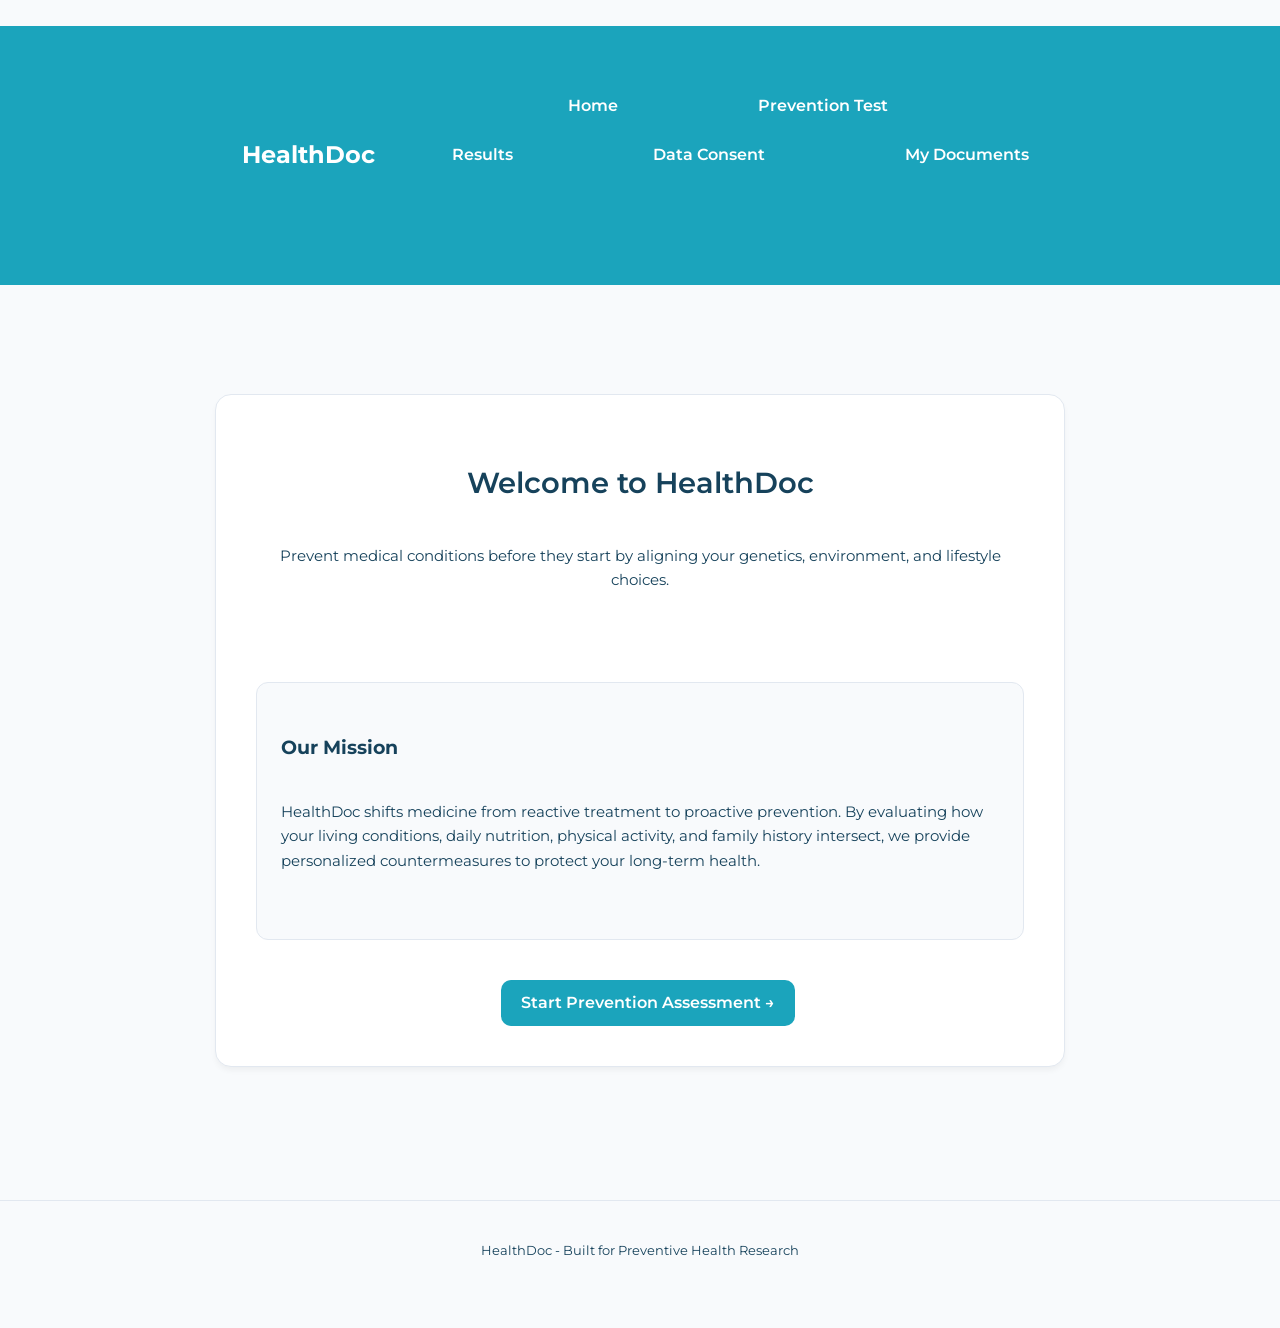
==== commit 4eae8655: "Merge branch 'stats'" ====
--- a/index.html
+++ b/index.html
@@ -1,131 +1,421 @@
 <!DOCTYPE html>
+
 <html lang="en">
-    <head>
-        <meta charset="UTF-8">
-        <meta name="viewport" content="width=device-width, initial-scale=1.0">
-        <title>HealthDoc</title>
-        <!-- Google font : Montserrat -->
-        <link rel="preconnect" href="https://fonts.googleapis.com">
-        <link rel="preconnect" href="https://fonts.gstatic.com" crossorigin>
-        <link href="https://fonts.googleapis.com/css2?family=Montserrat:ital,wght@0,100..900;1,100..900&display=swap" rel="stylesheet">
-        <!-- Link to external CSS file -->
-        <link rel="stylesheet" href="style.css">
-    </head>
-    <body>
-        <!-- Header -->
-         <div>
-            <div>
-                <h1>HealthDoc</h1>
-            </div>
-         </div>
-
-         <!-- Main content -->
-          <main>
-            <div>
-                <h2>Personalized Prevention Portal</h2>
-                <p>Input your genetic history, living environment, and daily nutrition to receive customized medical and lifestyle countermeasures tailored to prevent predicted health conditions.</p>
-
-                <form id="healthForm">
-                    <!-- Genetic -->
-                     <div>
-                        <label>1. Genetic Predispositions / Family History</label>
-                            <div>
-                                <label>
-                                    <input type="checkbox" name="genetics" value="Diabetes">
-                                    <span>Type 2 Diabetes</span>
-                                </label>
-                                <label>
-                                    <input type="checkbox" name="genetics" value="Hypertension">
-                                    <span>Hypertension</span>
-                                </label>
-                                <label>
-                                    <input type="checkbox" name="genetics" value="Cardiovascular">
-                                    <span>Cardiovascular Disease</span>
-                                </label>
-                                <label>
-                                    <input type="checkbox" name="genetics" value="Lactose">
-                                    <span>Lactose Intolerance / GI Sensitivity</span>
-                                </label>
-                            </div>
-                     </div>
-
-                    <!-- Environment -->
-                     <div>
-                        <label>2. Living Environment</label>
-                        <select id="environment">
-                            <option value="Urban">Urban Area (High Pollution / Traffic Exposure)</option>
-                            <option value="Suburban">Suburban Area (Moderate Air Quality)</option>
-                            <option value="Rural">Rural Area (Clean Air / Low Pollution)</option>
-                        </select>
-                     </div>
-
-                     <!-- Nutrition -->
-                      <div>
-                            <label>3. Primary Dietary Pattern</label>
-                            <select id="nutrition">
-                                <option value="Processed">High Sugar / High Processed Foods</option>
-                                <option value="Standard">Standard Mixed Diet</option>
-                                <option value="Mediterranean">Mediterranean / Whole Foods Diet</option>
-                                <option value="PlantBased">Plant-Based / High Fiber</option>
-                            </select>
-                      </div>
-
-                      <!-- Age -->
-                        <div>
-                            <label>4. Age</label>
-                            <input type="number" id="age" min="1" max="120" placeholder="Enter your age">
-                        </div>
-
-                        <!-- Smoking -->
-                        <div>
-                            <label>5. Do you smoke?</label>
-                            <select id="smoking">
-                                <option value="No">No</option>
-                                <option value="Occasionally">Occasionally</option>
-                                <option value="Regularly">Regularly</option>
-                            </select>
-                        </div>
-
-                        <!-- Physical activity -->
-                        <div>
-                            <label>6. Physical Activity</label>
-                            <select id="activity">
-                                <option value="Low">Low (less than 1 hour per week)</option>
-                                <option value="Moderate">Moderate (1 to 3 hours per week)</option>
-                                <option value="High">High (more than 3 hours per week)</option>
-                            </select>
-                        </div>
-
-                        <!-- À insérer dans index.html (par exemple juste avant le bouton "Generate prevention plan") -->
-                        <div class="date-field-container">
-                            <label>7.Assessment Date</label>
-                            <input type="date" id="assessmentDate">
-                        </div>
-
-                      <button type="button" onclick="calculateRisk()">Generate prevention plan</button>
-                </form>
-            </div>
-
-            <!-- Results Section (Hidden by default) -->
-             <div id="resultsCard" class="hidden">
-                <div>
-                    <h3>Your Personalized Prevention Dashboard</h3>
-                    <span id="riskBadge"></span>
-                </div>
-
-                <div id="recommendationsList">
-                    <!-- Recommendations inserted via JS -->
-                </div>
-
-                <!-- Bouton de navigation vers la page de statistiques à insérer dans index.html -->
-                <a href="stats.html" class="nav-stats-btn">See my statistics</a>
-             </div>
-          </main>
-
-          <!-- Footer -->
-           <footer>
-            <p>HealthDoc - Built for Preventive Health Research</p>
-           </footer>
-           <script src="script.js"></script>
-    </body>
+
+    <head>
+
+        <meta charset="UTF-8">
+
+        <meta name="viewport" content="width=device-width, initial-scale=1.0">
+
+        <title>HealthDoc</title>
+
+        <!-- Google font : Montserrat -->
+
+        <link rel="preconnect" href="https://fonts.googleapis.com">
+
+        <link rel="preconnect" href="https://fonts.gstatic.com" crossorigin>
+
+        <link href="https://fonts.googleapis.com/css2?family=Montserrat:ital,wght@0,100..900;1,100..900&display=swap" rel="stylesheet">
+
+        <!-- Link to external CSS file -->
+
+        <link rel="stylesheet" href="style.css">
+
+    </head>
+
+    <body>
+
+        <!-- Header & Navigation Menu -->
+
+        <header class="navbar">
+
+            <div class="nav-container">
+
+                <h1 class="logo">HealthDoc</h1>
+
+                <nav>
+
+                    <ul class="nav-links">
+
+                        <li><a href="#" onclick="showPage('homePage')">Home</a></li>
+
+                        <li><a href="#" onclick="showPage('testPage')">Prevention Test</a></li>
+
+                        <li><a href="#" onclick="showPage('statsPage')">Results</a></li>
+
+                        <li><a href="#" onclick="showPage('consentPage')">Data Consent</a></li>
+
+                        <li><a href="#" onclick="showPage('documentsPage')">My Documents</a></li>
+
+                    </ul>
+
+                </nav>
+
+            </div>
+
+        </header>
+
+         <!-- Main content -->
+
+        <main class="main-content">
+
+            <!-- PAGE 1: HOME PAGE -->
+
+            <section id="homePage" class="page-section">
+
+                <div class="hero-card">
+
+                    <h2>Welcome to HealthDoc</h2>
+
+                    <p class="tagline">Prevent medical conditions before they start by aligning your genetics, environment, and lifestyle choices.</p>
+
+                    <div class="mission-box">
+
+                        <h3>Our Mission</h3>
+
+                        <p>HealthDoc shifts medicine from reactive treatment to proactive prevention. By evaluating how your living conditions, daily nutrition, physical activity, and family history intersect, we provide personalized countermeasures to protect your long-term health.</p>
+
+                    </div>
+
+                    <button type="button" class="btn-primary" onclick="showPage('testPage')">Start Prevention Assessment &rarr;</button>
+
+                </div>
+
+            </section>
+
+            <!-- PAGE 2: PREVENTION TEST -->
+
+            <section id="testPage" class="page-section hidden">
+
+                <div>
+
+                    <h2>Personalized Prevention Portal</h2>
+
+                    <p>Input your genetic history, living environment, and daily nutrition to receive customized medical and lifestyle countermeasures tailored to prevent predicted health conditions.</p>
+
+                    <form id="healthForm">
+
+                        <!-- Genetic -->
+
+                        <div>
+
+                            <label>1. Genetic Predispositions / Family History</label>
+
+                                <div>
+
+                                    <label>
+
+                                        <input type="checkbox" name="genetics" value="Diabetes">
+
+                                        <span>Type 2 Diabetes</span>
+
+                                    </label>
+
+                                    <label>
+
+                                        <input type="checkbox" name="genetics" value="Hypertension">
+
+                                        <span>Hypertension</span>
+
+                                    </label>
+
+                                    <label>
+
+                                        <input type="checkbox" name="genetics" value="Cardiovascular">
+
+                                        <span>Cardiovascular Disease</span>
+
+                                    </label>
+
+                                    <label>
+
+                                        <input type="checkbox" name="genetics" value="Lactose">
+
+                                        <span>Lactose Intolerance / GI Sensitivity</span>
+
+                                    </label>
+
+                                </div>
+
+                        </div>
+
+                        <!-- Environment -->
+
+                        <div>
+
+                            <label>2. Living Environment</label>
+
+                            <select id="environment">
+
+                                <option value="Urban">Urban Area (High Pollution / Traffic Exposure)</option>
+
+                                <option value="Suburban">Suburban Area (Moderate Air Quality)</option>
+
+                                <option value="Rural">Rural Area (Clean Air / Low Pollution)</option>
+
+                            </select>
+
+                        </div>
+
+                        <!-- Nutrition -->
+
+                        <div>
+
+                                <label>3. Primary Dietary Pattern</label>
+
+                                <select id="nutrition">
+
+                                    <option value="Processed">High Sugar / High Processed Foods</option>
+
+                                    <option value="Standard">Standard Mixed Diet</option>
+
+                                    <option value="Mediterranean">Mediterranean / Whole Foods Diet</option>
+
+                                    <option value="PlantBased">Plant-Based / High Fiber</option>
+
+                                </select>
+
+                        </div>
+
+                        <!-- Age -->
+
+                            <div>
+
+                                <label>4. Age</label>
+
+                                <input type="number" id="age" min="1" max="120" placeholder="Enter your age">
+
+                            </div>
+
+                            <!-- Smoking -->
+
+                            <div>
+
+                                <label>5. Do you smoke?</label>
+
+                                <select id="smoking">
+
+                                    <option value="No">No</option>
+
+                                    <option value="Occasionally">Occasionally</option>
+
+                                    <option value="Regularly">Regularly</option>
+
+                                </select>
+
+                            </div>
+
+                            <!-- Physical activity -->
+
+                            <div>
+
+                                <label>6. Physical Activity</label>
+
+                                <select id="activity">
+
+                                    <option value="Low">Low (less than 1 hour per week)</option>
+
+                                    <option value="Moderate">Moderate (1 to 3 hours per week)</option>
+
+                                    <option value="High">High (more than 3 hours per week)</option>
+
+                                </select>
+
+                            </div>
+
+                        <div class="date-field-container">
+    <label for="assessmentDate">7. Assessment Date</label>
+    <input type="date" id="assessmentDate">
+</div>
+
+<button type="button" onclick="calculateRisk()">Generate prevention plan</button>
+
+                    </form>
+
+                </div>
+
+                <!-- Results Section (Hidden by default) -->
+
+                <div id="resultsCard" class="hidden">
+
+                    <div>
+
+                        <h3>Your Personalized Prevention Dashboard</h3>
+
+                        <span id="riskBadge"></span>
+
+                    </div>
+
+                    <div id="recommendationsList">
+
+                        <!-- Recommendations inserted via JS -->
+
+                    </div>
+<a href="stats.html" class="nav-stats-btn">See my statistics</a>
+
+                </div>
+
+            </section>
+
+            <!-- PAGE 4: MEDICAL DATA CONSENT FORM -->
+
+            <section id="consentPage" class="page-section hidden">
+
+                <div class="card">
+
+                    <h2>Medical Data Sharing Consent</h2>
+
+                    <p>Manage who can access your genetics, environmental reports, and prevention plans.</p>
+
+                    <form id="consentForm" onsubmit="saveConsent(event)">
+
+                        <div class="form-group">
+
+                            <label>1. Sharing Permission</label>
+
+                            <label class="radio-label">
+
+                                <input type="checkbox" id="consentGeneral" required>
+
+                                <span>I authorize HealthDoc to store and share my health profile with designated parties for preventive care.</span>
+
+                            </label>
+
+                        </div>
+
+                        <div class="form-group">
+
+                            <label>2. Authorized Entities (Who is allowed to view your data?)</label>
+
+                            <div class="checkbox-group">
+
+                                <label><input type="checkbox" name="authorized" value="Primary Care Physician"> <span>Primary Care Physician</span></label>
+
+                                <label><input type="checkbox" name="authorized" value="Genetics Specialist"> <span>Genetics Specialist</span></label>
+
+                                <label><input type="checkbox" name="authorized" value="Hospital Cardiology Department"> <span>Hospital Cardiology Department</span></label>
+
+                                <label><input type="checkbox" name="authorized" value="Certified Nutritionist"> <span>Certified Nutritionist</span></label>
+
+                                <label><input type="checkbox" name="authorized" value="Medical Researchers (Anonymized)"> <span>Medical Researchers (Anonymized Data Only)</span></label>
+
+                            </div>
+
+                        </div>
+
+                        <div class="form-group">
+
+                            <label>3. Add Specific Provider Email / ID (Optional)</label>
+
+                            <input type="text" id="specificDoctor" placeholder="e.g., dr.smith@cityhospital.org">
+
+                        </div>
+
+                        <button type="submit" class="btn-primary">Save Consent Preferences</button>
+
+                    </form>
+
+                    <div id="consentStatus" class="status-msg hidden"></div>
+
+                </div>
+
+            </section>
+
+            <!-- PAGE 5: MY DOCUMENTS SPACE -->
+
+            <section id="documentsPage" class="page-section hidden">
+
+                <div class="card">
+
+                    <h2>My Medical Documents</h2>
+
+                    <p>Upload, tag, and search your medical records, blood tests, and genetic reports.</p>
+
+                    <!-- Document Upload Form -->
+
+                    <form id="docForm" onsubmit="addDocument(event)" class="upload-box">
+
+                        <h3>Add New Document</h3>
+
+                        <div class="form-row">
+
+                            <input type="text" id="docName" placeholder="Document Name (e.g., Blood Test 2026)" required>
+
+                            <select id="docLabel" required>
+
+                                <option value="">Select Label/Category</option>
+
+                                <option value="Genetics">Genetics</option>
+
+                                <option value="Blood Work">Blood Work</option>
+
+                                <option value="Cardiology">Cardiology</option>
+
+                                <option value="Prescription">Prescription</option>
+
+                                <option value="General Report">General Report</option>
+
+                            </select>
+
+                        </div>
+
+                        <div class="form-row">
+
+                            <div class="file-upload-wrapper">
+
+                                <input type="file" id="docFile" onchange="updateFileLabel()" required hidden>
+
+                                <label for="docFile" class="btn-file-custom">
+
+                                    <span id="fileBtnText">Choose a Document</span>
+
+                                </label>
+
+                            </div>
+
+                            <button type="submit" class="btn-primary">Upload Document</button>
+
+                        </div>
+
+                    </form>
+
+                    <!-- Search Bar -->
+
+                    <div class="search-box">
+
+                        <input type="text" id="docSearch" onkeyup="filterDocuments()" placeholder="Search documents by name or category...">
+
+                    </div>
+
+<!-- Document List -->
+
+                    <div id="documentList" class="doc-grid">
+
+                        <!-- Documents dynamically injected here -->
+
+                    </div>
+
+
+                </div>
+
+            </section>
+
+        </main>
+
+<!-- Footer -->
+
+        <footer>
+
+
+            <p>HealthDoc - Built for Preventive Health Research</p>
+
+        </footer>
+
+        <!-- Link to the JavaScript file -->
+
+        <script src="script.js"></script>
+
+    </body>
+
 </html>
--- a/style.css
+++ b/style.css
@@ -1,11 +1,28 @@
+
 :root {
-  --main-color: #16425B;
-  --bg-color: #f8fafc;
-  --accent-color-1: #EB5E55;
-  --accent-color-2: #D81E5B;
-  --accent-color-3: #13b1a4;
-  --border-color: #e2e8f0;
-}
+    --main-color: #16425B;
+    --secondary-color: #1ba4bc;
+    --bg-color: #f8fafc;
+    --accent-color-1: #EB5E55;
+    --accent-color-2: #1ba4bc;
+    --accent-color-3: #13b1a4;
+    --border-color: #e2e8f0;
+    --border-color-variant: #80ebd6;
+    --text-color-secondary: #64748b;
+
+    --tag-genetics-bg: #e0f7fa;
+    --tag-genetics-text: #006064;
+    --tag-bloodwork-bg: #fff3e0;
+    --tag-bloodwork-text: #e65100;
+    --tag-cardiology-bg: #e8f5e9;
+    --tag-cardiology-text: #2e7d32;
+    --tag-prescription-bg: #fce4ec;
+    --tag-prescription-text: #c2185b;
+    --tag-generalreport-bg: #f3e5f5;
+    --tag-generalreport-text: #7b1fa2;
+}
+
+/* Global */
 
 * {
     box-sizing: border-box;
@@ -14,32 +31,62 @@
 }
 
 body {
-  font-family: "Montserrat", sans-serif;
-  background-color: var(--bg-color);
-  color: var(--main-color);
-  line-height: 1.6;
-  display: flex;
-  flex-direction: column;
-  min-height: 100vh;
-}
-
-/* Header */
-body > div:first-of-type {
+    font-family: "Montserrat", sans-serif;
     background-color: var(--bg-color);
-    border-bottom: 1px solid var(--border-color);
-    padding: 1rem 1.5rem;
-    text-align: center;
-    box-shadow: 0 1px 3px 0 rgb(0, 0, 0, 0.05);
-}
-
-body > div:first-of-type h1 {
-    color: var(--main-color);
+    color: var(--main-color);
+    line-height: 1.6;
+    display: flex;
+    flex-direction: column;
+    min-height: 100vh;
+}
+
+.hidden {
+    display: none !important;
+}
+
+/* Header & Navigation */
+
+.navbar {
+    background-color: var(--secondary-color);
+    color: white;
+    padding: 1rem 2rem;
+}
+
+.nav-container {
+    max-width: 900px;
+    margin: 0 auto;
+    display: flex;
+    justify-content: space-between;
+    align-items: center;
+    gap: 1.5rem;
+}
+
+.logo {
+    color: white;
+    font-size: 1.5rem;
     font-weight: 700;
-    font-size: 1.5rem;
-    letter-spacing: -0.025em;
-}
-
-/* Main Content en pourcentages */
+}
+
+.nav-links {
+    list-style: none;
+    display: flex;
+    flex-wrap: wrap;
+    gap: 1.5rem;
+}
+
+.nav-links a {
+    color: white;
+    text-decoration: none;
+    font-weight: 600;
+    transition: color 0.2s;
+}
+
+.nav-links a:hover {
+    text-decoration: underline;
+}
+
+/* Main Content */
+
 main {
     width: 92%;
     max-width: 900px;
@@ -48,12 +95,20 @@
     flex: 1;
 }
 
-main > div:first-of-type,
+.main-container {
+    max-width: 900px;
+    margin: 2rem auto;
+    padding: 0 1rem;
+}
+
+.card,
+.hero-card,
+#testPage > div:first-child,
 #resultsCard {
-    background: var(--bg-color);
+    background: white;
     padding: 2.5rem;
     border-radius: 16px;
-    box-shadow: 0 4px 6px -1px rgb(0 0 0 / 0.05), 0 2px 4px -2px rgb(0 0 0 / 0.05);
+    box-shadow: 0 4px 6px -1px rgba(0, 0, 0, 0.05);
     margin-bottom: 1.5rem;
     border: 1px solid var(--border-color);
 }
@@ -65,11 +120,40 @@
     font-weight: 600;
 }
 
-main > div:first-of-type > p {
+main p {
     color: var(--main-color);
     font-size: 0.95rem;
+    margin-bottom: 1rem;
+}
+
+/* Home Page */
+
+.hero-card {
+    text-align: center;
+}
+
+.hero-card h2 {
+    font-size: 1.8rem;
+}
+
+.tagline {
     margin-bottom: 2rem;
 }
+
+.mission-box {
+    background: var(--bg-color);
+    padding: 1.5rem;
+    border-radius: 12px;
+    border: 1px solid var(--border-color);
+    margin: 2rem 0;
+    text-align: left;
+}
+
+.mission-box h3 {
+    margin-bottom: 0.75rem;
+}
+
+/* Forms */
 
 form > div {
     margin-bottom: 1.25rem;
@@ -81,13 +165,6 @@
     color: var(--main-color);
     margin-bottom: 0.5rem;
     font-size: 0.9rem;
-}
-
-form div div {
-    display: flex;
-    flex-direction: column;
-    gap: 0.5rem;
-    margin-top: 0.5rem;
 }
 
 form div div label {
@@ -101,62 +178,98 @@
     font-size: 0.9rem;
 }
 
+.form-group label {
+    display: block;
+    font-weight: 600;
+    margin-bottom: 0.5rem;
+}
+
+.checkbox-group,
+.radio-label {
+    display: flex;
+    flex-direction: column;
+    gap: 0.5rem;
+}
+
+.checkbox-group label {
+    font-weight: 400;
+    display: flex;
+    align-items: center;
+    gap: 0.5rem;
+    cursor: pointer;
+}
+
 input[type="checkbox"] {
     width: 1.2rem;
     height: 1.2rem;
-    accent-color: var(--accent-color-1); 
+    accent-color: var(--accent-color-1);
     cursor: pointer;
-    border-radius: 4px;
+    flex-shrink: 0;
 }
 
 select,
 input[type="number"],
-input[type="date"] {
+input[type="date"],
+input[type="text"] {
     width: 100%;
     padding: 0.75rem 1rem;
     border: 1px solid var(--border-color);
     border-radius: 10px;
-    background-color: var(--bg-color);
-    font-family: 'Montserrat', sans-serif;
+    background-color: white;
+    font-family: "Montserrat", sans-serif;
     font-size: 0.95rem;
     color: var(--main-color);
-    cursor: pointer;
     transition: border-color 0.2s, box-shadow 0.2s;
 }
 
 select:focus,
 input[type="number"]:focus,
-input[type="date"]:focus {
+input[type="date"]:focus,
+input[type="text"]:focus {
     outline: none;
-    border-color: var(--main-color);
-    box-shadow: 0 0 0 3px rgba(13, 148, 136, 0.15);
-}
-
-button[type="button"] {
-    width: 100%;
-    color: var(--main-color);
+    border-color: var(--secondary-color);
+    box-shadow: 0 0 0 3px rgba(27, 164, 188, 0.15);
+}
+
+/* Buttons */
+
+.btn-primary,
+button[type="button"],
+button[type="submit"] {
+    background-color: var(--secondary-color);
+    color: white;
     border: none;
     padding: 0.85rem 1.25rem;
-    font-family: 'Montserrat', sans-serif;
+    font-family: "Montserrat", sans-serif;
     font-weight: 600;
     font-size: 1rem;
     border-radius: 10px;
     cursor: pointer;
     transition: background-color 0.2s, transform 0.1s;
     margin-top: 0.5rem;
-    box-shadow: 0 4px 6px -1px rgba(13, 148, 136, 0.2);
-}
-
-button[type="button"]:hover {
+}
+
+.btn-primary:hover,
+button[type="button"]:hover,
+button[type="submit"]:hover {
     background-color: var(--accent-color-3);
 }
 
-button[type="button"]:active {
+.btn-primary:active,
+button[type="button"]:active,
+button[type="submit"]:active {
     transform: scale(0.98);
 }
+
+#healthForm > button {
+    width: 100%;
+}
+
+/* Prevention Results */
 
 #resultsCard {
     border-left: 5px solid var(--accent-color-3);
+    margin-top: 2rem;
 }
 
 #resultsCard h3 {
@@ -178,19 +291,29 @@
     margin-top: 1rem;
 }
 
-footer {
-    text-align: center;
-    padding: 1.25rem;
-    background-color: var(--bg-color);
-    border-top: 1px solid var(--border-color);
-    color: var(--main-color);
-    font-size: 0.8rem;
-    margin-top: auto;
-}
-
-.hidden {
-    display: none;
-}
+#recommendationsList ul {
+    padding-left: 1.5rem;
+}
+
+#recommendationsList li {
+    margin-bottom: 0.5rem;
+}
+
+/* Assessment Date */
+
+.date-field-container {
+    margin-bottom: 1.25rem;
+}
+
+.date-field-container label {
+    display: block;
+    margin-bottom: 0.5rem;
+    font-weight: 600;
+    color: var(--main-color);
+    font-size: 0.9rem;
+}
+
+/* Statistics Navigation */
 
 .nav-stats-btn {
     display: inline-block;
@@ -210,21 +333,219 @@
     background: #1e293b;
 }
 
-.date-field-container {
-    margin-bottom: 1.25rem;
-}
-
-.date-field-container label {
-    display: block;
-    margin-bottom: 0.5rem;
-    font-weight: 600;
-    color: var(--main-color);
-    font-size: 0.9rem;
-}
+/* Consent Status */
+
+.status-msg {
+    margin-top: 1rem;
+    padding: 1rem;
+    background-color: #f0fdfa;
+    border: 1px solid var(--border-color-variant);
+    color: var(--accent-color-3);
+    border-radius: 8px;
+}
+
+/* Document Space */
+
+.upload-box {
+    background: var(--bg-color);
+    padding: 1.5rem;
+    border-radius: 8px;
+    margin-bottom: 1.5rem;
+}
+
+.upload-box h3 {
+    margin-bottom: 1rem;
+}
+
+.form-row {
+    display: flex;
+    gap: 1rem;
+    margin-top: 1rem;
+    align-items: center;
+}
+
+.form-row > * {
+    flex: 1;
+    min-width: 0;
+}
+
+.file-upload-wrapper {
+    flex: 1;
+}
+
+.btn-file-custom {
+    display: inline-flex;
+    align-items: center;
+    justify-content: center;
+    gap: 0.5rem;
+    width: 100%;
+    padding: 0.75rem 1.25rem;
+    background-color: white;
+    color: var(--secondary-color);
+    border: 1px dashed var(--secondary-color);
+    border-radius: 8px;
+    font-size: 0.95rem;
+    font-weight: 600;
+    cursor: pointer;
+    transition: all 0.2s ease;
+}
+
+.btn-file-custom:hover {
+    background-color: #e0f7fa;
+    border-color: var(--accent-color-1);
+    color: var(--accent-color-1);
+}
+
+.btn-file-custom:active {
+    transform: translateY(1px);
+}
+
+/* Document Search */
+
+.search-box input {
+    width: 100%;
+    font-size: 1rem;
+    padding: 0.85rem;
+    margin-bottom: 1.5rem;
+}
+
+/* Document List */
+
+.doc-grid {
+    display: flex;
+    flex-direction: column;
+    gap: 1rem;
+}
+
+.doc-item {
+    display: flex;
+    justify-content: space-between;
+    align-items: center;
+    gap: 1rem;
+    padding: 1rem;
+    border: 1px solid var(--border-color);
+    border-radius: 8px;
+    background: white;
+}
+
+.doc-header {
+    display: flex;
+    align-items: center;
+    gap: 1rem;
+    min-width: 0;
+}
+
+.doc-icon {
+    font-size: 1.5rem;
+}
+
+.doc-title {
+    margin: 0;
+    font-size: 1rem;
+    overflow-wrap: anywhere;
+}
+
+.doc-date {
+    font-size: 0.8rem;
+    color: var(--text-color-secondary);
+    overflow-wrap: anywhere;
+}
+
+/* Document Tags */
+
+.tag {
+    display: inline-block;
+    padding: 0.25rem 0.75rem;
+    border-radius: 20px;
+    font-size: 0.8rem;
+    font-weight: 600;
+    white-space: nowrap;
+}
+
+.tag-genetics {
+    background: var(--tag-genetics-bg);
+    color: var(--tag-genetics-text);
+}
+
+.tag-bloodwork {
+    background: var(--tag-bloodwork-bg);
+    color: var(--tag-bloodwork-text);
+}
+
+.tag-cardiology {
+    background: var(--tag-cardiology-bg);
+    color: var(--tag-cardiology-text);
+}
+
+.tag-prescription {
+    background: var(--tag-prescription-bg);
+    color: var(--tag-prescription-text);
+}
+
+.tag-generalreport {
+    background: var(--tag-generalreport-bg);
+    color: var(--tag-generalreport-text);
+}
+
+/* Footer */
+
+footer {
+    text-align: center;
+    padding: 1.25rem;
+    background-color: var(--bg-color);
+    border-top: 1px solid var(--border-color);
+    color: var(--main-color);
+    font-size: 0.8rem;
+    margin-top: auto;
+}
+
+/* Responsive */
 
 @media screen and (min-width: 768px) {
     main {
         width: 85%;
         max-width: 850px;
     }
-}+}
+
+@media screen and (max-width: 767px) {
+    .navbar {
+        padding: 1rem;
+    }
+
+    .nav-container {
+        flex-direction: column;
+        text-align: center;
+    }
+
+    .nav-links {
+        justify-content: center;
+        gap: 0.75rem 1rem;
+    }
+
+    main {
+        width: 94%;
+        margin: 1rem auto;
+    }
+
+    .card,
+    .hero-card,
+    #testPage > div:first-child,
+    #resultsCard {
+        padding: 1.5rem;
+    }
+
+    .form-row {
+        flex-direction: column;
+        align-items: stretch;
+    }
+
+    .doc-item {
+        flex-direction: column;
+        align-items: flex-start;
+    }
+
+    .tag {
+        align-self: flex-start;
+    }
+}
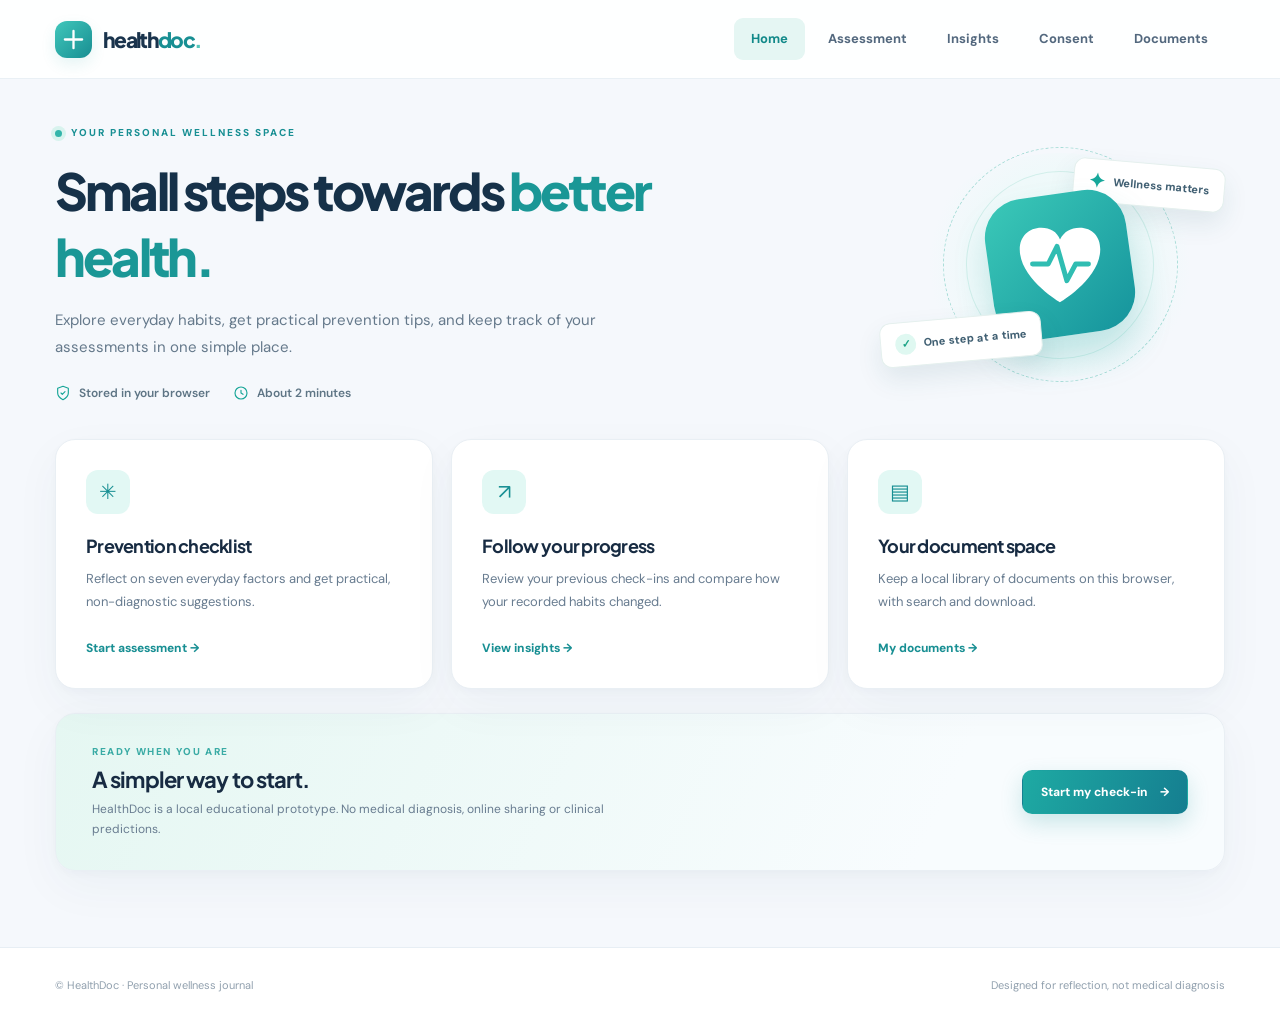
==== commit 44fc8414: "amélioration du design du site et correction des bugs dans le code" ====
--- a/index.html
+++ b/index.html
@@ -1,421 +1,224 @@
-<!DOCTYPE html>
-
+<!doctype html>
 <html lang="en">
-
-    <head>
-
-        <meta charset="UTF-8">
-
-        <meta name="viewport" content="width=device-width, initial-scale=1.0">
-
-        <title>HealthDoc</title>
-
-        <!-- Google font : Montserrat -->
-
-        <link rel="preconnect" href="https://fonts.googleapis.com">
-
-        <link rel="preconnect" href="https://fonts.gstatic.com" crossorigin>
-
-        <link href="https://fonts.googleapis.com/css2?family=Montserrat:ital,wght@0,100..900;1,100..900&display=swap" rel="stylesheet">
-
-        <!-- Link to external CSS file -->
-
-        <link rel="stylesheet" href="style.css">
-
-    </head>
-
-    <body>
-
-        <!-- Header & Navigation Menu -->
-
-        <header class="navbar">
-
-            <div class="nav-container">
-
-                <h1 class="logo">HealthDoc</h1>
-
-                <nav>
-
-                    <ul class="nav-links">
-
-                        <li><a href="#" onclick="showPage('homePage')">Home</a></li>
-
-                        <li><a href="#" onclick="showPage('testPage')">Prevention Test</a></li>
-
-                        <li><a href="#" onclick="showPage('statsPage')">Results</a></li>
-
-                        <li><a href="#" onclick="showPage('consentPage')">Data Consent</a></li>
-
-                        <li><a href="#" onclick="showPage('documentsPage')">My Documents</a></li>
-
-                    </ul>
-
-                </nav>
-
-            </div>
-
-        </header>
-
-         <!-- Main content -->
-
-        <main class="main-content">
-
-            <!-- PAGE 1: HOME PAGE -->
-
-            <section id="homePage" class="page-section">
-
-                <div class="hero-card">
-
-                    <h2>Welcome to HealthDoc</h2>
-
-                    <p class="tagline">Prevent medical conditions before they start by aligning your genetics, environment, and lifestyle choices.</p>
-
-                    <div class="mission-box">
-
-                        <h3>Our Mission</h3>
-
-                        <p>HealthDoc shifts medicine from reactive treatment to proactive prevention. By evaluating how your living conditions, daily nutrition, physical activity, and family history intersect, we provide personalized countermeasures to protect your long-term health.</p>
-
-                    </div>
-
-                    <button type="button" class="btn-primary" onclick="showPage('testPage')">Start Prevention Assessment &rarr;</button>
-
-                </div>
-
-            </section>
-
-            <!-- PAGE 2: PREVENTION TEST -->
-
-            <section id="testPage" class="page-section hidden">
-
-                <div>
-
-                    <h2>Personalized Prevention Portal</h2>
-
-                    <p>Input your genetic history, living environment, and daily nutrition to receive customized medical and lifestyle countermeasures tailored to prevent predicted health conditions.</p>
-
-                    <form id="healthForm">
-
-                        <!-- Genetic -->
-
-                        <div>
-
-                            <label>1. Genetic Predispositions / Family History</label>
-
-                                <div>
-
-                                    <label>
-
-                                        <input type="checkbox" name="genetics" value="Diabetes">
-
-                                        <span>Type 2 Diabetes</span>
-
-                                    </label>
-
-                                    <label>
-
-                                        <input type="checkbox" name="genetics" value="Hypertension">
-
-                                        <span>Hypertension</span>
-
-                                    </label>
-
-                                    <label>
-
-                                        <input type="checkbox" name="genetics" value="Cardiovascular">
-
-                                        <span>Cardiovascular Disease</span>
-
-                                    </label>
-
-                                    <label>
-
-                                        <input type="checkbox" name="genetics" value="Lactose">
-
-                                        <span>Lactose Intolerance / GI Sensitivity</span>
-
-                                    </label>
-
-                                </div>
-
-                        </div>
-
-                        <!-- Environment -->
-
-                        <div>
-
-                            <label>2. Living Environment</label>
-
-                            <select id="environment">
-
-                                <option value="Urban">Urban Area (High Pollution / Traffic Exposure)</option>
-
-                                <option value="Suburban">Suburban Area (Moderate Air Quality)</option>
-
-                                <option value="Rural">Rural Area (Clean Air / Low Pollution)</option>
-
-                            </select>
-
-                        </div>
-
-                        <!-- Nutrition -->
-
-                        <div>
-
-                                <label>3. Primary Dietary Pattern</label>
-
-                                <select id="nutrition">
-
-                                    <option value="Processed">High Sugar / High Processed Foods</option>
-
-                                    <option value="Standard">Standard Mixed Diet</option>
-
-                                    <option value="Mediterranean">Mediterranean / Whole Foods Diet</option>
-
-                                    <option value="PlantBased">Plant-Based / High Fiber</option>
-
-                                </select>
-
-                        </div>
-
-                        <!-- Age -->
-
-                            <div>
-
-                                <label>4. Age</label>
-
-                                <input type="number" id="age" min="1" max="120" placeholder="Enter your age">
-
-                            </div>
-
-                            <!-- Smoking -->
-
-                            <div>
-
-                                <label>5. Do you smoke?</label>
-
-                                <select id="smoking">
-
-                                    <option value="No">No</option>
-
-                                    <option value="Occasionally">Occasionally</option>
-
-                                    <option value="Regularly">Regularly</option>
-
-                                </select>
-
-                            </div>
-
-                            <!-- Physical activity -->
-
-                            <div>
-
-                                <label>6. Physical Activity</label>
-
-                                <select id="activity">
-
-                                    <option value="Low">Low (less than 1 hour per week)</option>
-
-                                    <option value="Moderate">Moderate (1 to 3 hours per week)</option>
-
-                                    <option value="High">High (more than 3 hours per week)</option>
-
-                                </select>
-
-                            </div>
-
-                        <div class="date-field-container">
-    <label for="assessmentDate">7. Assessment Date</label>
-    <input type="date" id="assessmentDate">
-</div>
-
-<button type="button" onclick="calculateRisk()">Generate prevention plan</button>
-
-                    </form>
-
-                </div>
-
-                <!-- Results Section (Hidden by default) -->
-
-                <div id="resultsCard" class="hidden">
-
-                    <div>
-
-                        <h3>Your Personalized Prevention Dashboard</h3>
-
-                        <span id="riskBadge"></span>
-
-                    </div>
-
-                    <div id="recommendationsList">
-
-                        <!-- Recommendations inserted via JS -->
-
-                    </div>
-<a href="stats.html" class="nav-stats-btn">See my statistics</a>
-
-                </div>
-
-            </section>
-
-            <!-- PAGE 4: MEDICAL DATA CONSENT FORM -->
-
-            <section id="consentPage" class="page-section hidden">
-
-                <div class="card">
-
-                    <h2>Medical Data Sharing Consent</h2>
-
-                    <p>Manage who can access your genetics, environmental reports, and prevention plans.</p>
-
-                    <form id="consentForm" onsubmit="saveConsent(event)">
-
-                        <div class="form-group">
-
-                            <label>1. Sharing Permission</label>
-
-                            <label class="radio-label">
-
-                                <input type="checkbox" id="consentGeneral" required>
-
-                                <span>I authorize HealthDoc to store and share my health profile with designated parties for preventive care.</span>
-
-                            </label>
-
-                        </div>
-
-                        <div class="form-group">
-
-                            <label>2. Authorized Entities (Who is allowed to view your data?)</label>
-
-                            <div class="checkbox-group">
-
-                                <label><input type="checkbox" name="authorized" value="Primary Care Physician"> <span>Primary Care Physician</span></label>
-
-                                <label><input type="checkbox" name="authorized" value="Genetics Specialist"> <span>Genetics Specialist</span></label>
-
-                                <label><input type="checkbox" name="authorized" value="Hospital Cardiology Department"> <span>Hospital Cardiology Department</span></label>
-
-                                <label><input type="checkbox" name="authorized" value="Certified Nutritionist"> <span>Certified Nutritionist</span></label>
-
-                                <label><input type="checkbox" name="authorized" value="Medical Researchers (Anonymized)"> <span>Medical Researchers (Anonymized Data Only)</span></label>
-
-                            </div>
-
-                        </div>
-
-                        <div class="form-group">
-
-                            <label>3. Add Specific Provider Email / ID (Optional)</label>
-
-                            <input type="text" id="specificDoctor" placeholder="e.g., dr.smith@cityhospital.org">
-
-                        </div>
-
-                        <button type="submit" class="btn-primary">Save Consent Preferences</button>
-
-                    </form>
-
-                    <div id="consentStatus" class="status-msg hidden"></div>
-
-                </div>
-
-            </section>
-
-            <!-- PAGE 5: MY DOCUMENTS SPACE -->
-
-            <section id="documentsPage" class="page-section hidden">
-
-                <div class="card">
-
-                    <h2>My Medical Documents</h2>
-
-                    <p>Upload, tag, and search your medical records, blood tests, and genetic reports.</p>
-
-                    <!-- Document Upload Form -->
-
-                    <form id="docForm" onsubmit="addDocument(event)" class="upload-box">
-
-                        <h3>Add New Document</h3>
-
-                        <div class="form-row">
-
-                            <input type="text" id="docName" placeholder="Document Name (e.g., Blood Test 2026)" required>
-
-                            <select id="docLabel" required>
-
-                                <option value="">Select Label/Category</option>
-
-                                <option value="Genetics">Genetics</option>
-
-                                <option value="Blood Work">Blood Work</option>
-
-                                <option value="Cardiology">Cardiology</option>
-
-                                <option value="Prescription">Prescription</option>
-
-                                <option value="General Report">General Report</option>
-
-                            </select>
-
-                        </div>
-
-                        <div class="form-row">
-
-                            <div class="file-upload-wrapper">
-
-                                <input type="file" id="docFile" onchange="updateFileLabel()" required hidden>
-
-                                <label for="docFile" class="btn-file-custom">
-
-                                    <span id="fileBtnText">Choose a Document</span>
-
-                                </label>
-
-                            </div>
-
-                            <button type="submit" class="btn-primary">Upload Document</button>
-
-                        </div>
-
-                    </form>
-
-                    <!-- Search Bar -->
-
-                    <div class="search-box">
-
-                        <input type="text" id="docSearch" onkeyup="filterDocuments()" placeholder="Search documents by name or category...">
-
-                    </div>
-
-<!-- Document List -->
-
-                    <div id="documentList" class="doc-grid">
-
-                        <!-- Documents dynamically injected here -->
-
-                    </div>
-
-
-                </div>
-
-            </section>
-
-        </main>
-
-<!-- Footer -->
-
-        <footer>
-
-
-            <p>HealthDoc - Built for Preventive Health Research</p>
-
-        </footer>
-
-        <!-- Link to the JavaScript file -->
-
-        <script src="script.js"></script>
-
-    </body>
-
-</html>+<head>
+  <meta charset="utf-8">
+  <meta name="viewport" content="width=device-width, initial-scale=1">
+  <meta name="theme-color" content="#f5f8fc">
+  <meta name="description" content="HealthDoc: educational prevention checklist, local document library and wellness insights.">
+  <title>HealthDoc — Home</title>
+  <link rel="preconnect" href="https://fonts.googleapis.com">
+  <link rel="preconnect" href="https://fonts.gstatic.com" crossorigin>
+  <link href="https://fonts.googleapis.com/css2?family=DM+Sans:wght@400;500;600;700&family=Plus+Jakarta+Sans:wght@400;500;600;700;800&display=swap" rel="stylesheet">
+  <link rel="stylesheet" href="style.css">
+  <script src="shared.js" defer></script>
+  <script src="script.js" defer></script>
+</head>
+<body>
+  <header class="site-header">
+    <div class="shell header-inner">
+      <a class="brand" href="index.html#homePage" data-page="homePage" aria-label="HealthDoc home">
+        <span class="brand-mark" aria-hidden="true"><svg viewBox="0 0 24 24" width="23" height="23" fill="none" stroke="currentColor" stroke-width="2.4" stroke-linecap="round" stroke-linejoin="round"><path d="M12 3v18M3 12h18"/></svg></span>
+        <span>health<span class="brand-accent">doc</span><span class="brand-dot">.</span></span>
+      </a>
+      <nav class="main-nav" aria-label="Main navigation">
+        <a href="#homePage" data-page="homePage" class="nav-link is-active" aria-current="page">Home</a>
+        <a href="#testPage" data-page="testPage" class="nav-link">Assessment</a>
+        <a href="stats.html" class="nav-link">Insights</a>
+        <a href="#consentPage" data-page="consentPage" class="nav-link">Consent</a>
+        <a href="#documentsPage" data-page="documentsPage" class="nav-link">Documents</a>
+      </nav>
+    </div>
+  </header>
+  <main class="shell page-content">
+    <section id="homePage" class="page-section" aria-label="Home">
+    <section class="page-intro" aria-labelledby="pageTitle">
+      <div class="intro-copy">
+        <div class="eyebrow"><span class="eyebrow-dot"></span> YOUR PERSONAL WELLNESS SPACE</div>
+        <h1 id="pageTitle">Small steps towards <span>better health.</span></h1>
+        <p>Explore everyday habits, get practical prevention tips, and keep track of your assessments in one simple place.</p>
+        <div class="intro-meta">
+          <span><svg viewBox="0 0 24 24" aria-hidden="true"><path d="M12 22s8-4 8-10V5l-8-3-8 3v7c0 6 8 10 8 10Z"/><path d="m9 12 2 2 4-4"/></svg> Stored in your browser</span>
+          <span><svg viewBox="0 0 24 24" aria-hidden="true"><circle cx="12" cy="12" r="9"/><path d="M12 8v4l3 2"/></svg> About 2 minutes</span>
+        </div>
+      </div>
+      <div class="intro-visual" aria-hidden="true">
+        <div class="visual-orbit orbit-one"></div>
+        <div class="visual-orbit orbit-two"></div>
+        <div class="visual-card visual-card-top"><span class="floating-icon">✦</span><span>Wellness matters</span></div>
+        <div class="visual-heart">
+          <svg viewBox="0 0 110 100" fill="none" xmlns="http://www.w3.org/2000/svg"><path d="M55 88S14 64 14 34c0-13 9-22 22-22 9 0 16 4 19 12 4-8 11-12 20-12 13 0 21 9 21 22 0 30-41 54-41 54Z" fill="#ffffff"/><path d="M27 49h16l9-18 10 35 9-17h13" stroke="#30BDB2" stroke-width="5" stroke-linecap="round" stroke-linejoin="round"/></svg>
+        </div>
+        <div class="visual-card visual-card-bottom"><span class="mini-check">✓</span><span>One step at a time</span></div>
+      </div>
+    </section>
+
+      <div class="home-grid">
+        <article class="surface home-feature"><div class="home-feature-icon">✳</div><h2>Prevention checklist</h2><p>Reflect on seven everyday factors and get practical, non-diagnostic suggestions.</p><a class="text-link" href="#testPage" data-page="testPage">Start assessment →</a></article>
+        <article class="surface home-feature"><div class="home-feature-icon">↗</div><h2>Follow your progress</h2><p>Review your previous check-ins and compare how your recorded habits changed.</p><a class="text-link" href="stats.html">View insights →</a></article>
+        <article class="surface home-feature"><div class="home-feature-icon">▤</div><h2>Your document space</h2><p>Keep a local library of documents on this browser, with search and download.</p><a class="text-link" href="#documentsPage" data-page="documentsPage">My documents →</a></article>
+      </div>
+      <div class="home-cta surface"><div><span class="section-overline">READY WHEN YOU ARE</span><h2>A simpler way to start.</h2><p>HealthDoc is a local educational prototype. No medical diagnosis, online sharing or clinical predictions.</p></div><a href="#testPage" data-page="testPage" class="button button-primary">Start my check-in <span aria-hidden="true">→</span></a></div>
+    </section>
+    <section id="testPage" class="page-section" aria-label="Assessment" hidden>
+      <div class="subpage-heading"><div class="eyebrow"><span class="eyebrow-dot"></span> PERSONAL PREVENTION CHECKLIST</div><h1>Know your <span>habits.</span></h1><p>Complete a short educational self-assessment, then revisit the results in your history.</p></div>
+    <div class="assessment-layout">
+      <section class="surface assessment-card" aria-labelledby="formTitle">
+        <div class="card-heading">
+          <div class="heading-icon" aria-hidden="true">✳</div>
+          <div>
+            <span class="section-overline">LET'S GET STARTED</span>
+            <h2 id="formTitle">Your wellness assessment</h2>
+            <p>A few quick questions to personalize your suggestions.</p>
+          </div>
+        </div>
+
+        <form id="healthForm">
+          <fieldset class="form-fieldset">
+            <legend><span class="field-number">01</span> Family health history <span class="optional">Optional</span></legend>
+            <p class="field-help">Select any conditions that are relevant to your family history.</p>
+            <div class="checkbox-grid">
+              <label class="choice"><input type="checkbox" name="genetics" value="Diabetes"><span>Type 2 diabetes</span></label>
+              <label class="choice"><input type="checkbox" name="genetics" value="Hypertension"><span>Hypertension</span></label>
+              <label class="choice"><input type="checkbox" name="genetics" value="Cardiovascular"><span>Cardiovascular disease</span></label>
+              <label class="choice"><input type="checkbox" name="genetics" value="Lactose"><span>Digestive / lactose sensitivity</span></label>
+            </div>
+          </fieldset>
+
+          <div class="field-grid">
+            <div class="field-group">
+              <label for="environment"><span class="field-number">02</span> Living environment</label>
+              <select id="environment" name="environment" required>
+                <option value="" disabled selected>Select your environment</option>
+                <option value="Urban">Urban area</option>
+                <option value="Suburban">Suburban area</option>
+                <option value="Rural">Rural area</option>
+              </select>
+            </div>
+            <div class="field-group">
+              <label for="nutrition"><span class="field-number">03</span> Eating habits</label>
+              <select id="nutrition" name="nutrition" required>
+                <option value="" disabled selected>Select your dietary pattern</option>
+                <option value="Processed">Mostly processed / sugary foods</option>
+                <option value="Standard">Mixed diet</option>
+                <option value="Mediterranean">Mediterranean / whole foods</option>
+                <option value="PlantBased">Plant-based / high fiber</option>
+              </select>
+            </div>
+            <div class="field-group">
+              <label for="age"><span class="field-number">04</span> Age</label>
+              <input type="number" id="age" name="age" min="1" max="120" step="1" inputmode="numeric" placeholder="e.g. 25" required>
+            </div>
+            <div class="field-group">
+              <label for="smoking"><span class="field-number">05</span> Smoking</label>
+              <select id="smoking" name="smoking" required>
+                <option value="" disabled selected>Select an option</option>
+                <option value="No">I don't smoke</option>
+                <option value="Occasionally">Occasionally</option>
+                <option value="Regularly">Regularly</option>
+              </select>
+            </div>
+            <div class="field-group">
+              <label for="activity"><span class="field-number">06</span> Physical activity</label>
+              <select id="activity" name="activity" required>
+                <option value="" disabled selected>Select your activity level</option>
+                <option value="Low">Less than 1 hour / week</option>
+                <option value="Moderate">1–3 hours / week</option>
+                <option value="High">More than 3 hours / week</option>
+              </select>
+            </div>
+            <div class="field-group">
+              <label for="assessmentDate"><span class="field-number">07</span> Assessment date</label>
+              <input type="date" id="assessmentDate" name="assessmentDate" required>
+            </div>
+          </div>
+
+          <div class="form-footer">
+            <p><span aria-hidden="true">ⓘ</span> Educational suggestions only — not a diagnosis or validated medical risk assessment.</p>
+            <button type="submit" class="button button-primary">Generate my suggestions <span aria-hidden="true">→</span></button>
+          </div>
+          <p id="formMessage" class="form-message" role="status" aria-live="polite" hidden></p>
+        </form>
+      </section>
+
+      <aside class="sidebar" aria-label="About HealthDoc">
+        <div class="surface side-card">
+          <span class="side-icon" aria-hidden="true">✺</span>
+          <h3>Your health, made simpler.</h3>
+          <p>A small reflection on your current habits can be a helpful starting point.</p>
+          <div class="side-divider"></div>
+          <div class="how-row"><span>01</span><p>Answer 7 short questions</p></div>
+          <div class="how-row"><span>02</span><p>Get suggestions to explore</p></div>
+          <div class="how-row"><span>03</span><p>Compare your past check-ins</p></div>
+        </div>
+        <div class="privacy-card">
+          <span class="privacy-icon" aria-hidden="true">⌁</span>
+          <div><strong>Private by design</strong><p>Your entries are stored locally in this browser, not sent to a server. Clearing browser data may remove them.</p></div>
+        </div>
+      </aside>
+    </div>
+
+    <section id="resultsCard" class="surface results-card" aria-labelledby="resultsTitle" hidden>
+      <div class="results-heading">
+        <div><span class="section-overline">YOUR CHECK-IN IS READY</span><h2 id="resultsTitle">Your wellness overview</h2><p>These are simple educational indicators, not predictions of disease.</p></div>
+        <a href="stats.html" class="button button-secondary">See my insights <span aria-hidden="true">↗</span></a>
+      </div>
+      <div class="results-summary">
+        <div class="score-display"><span class="score-caption">Illustrative attention score</span><div><strong id="scoreValue">0</strong><span>/ 11</span></div><span id="riskBadge" class="status-pill level-low">Lower attention</span></div>
+        <div class="score-description"><h3>What does this mean?</h3><p id="scoreDescription"></p><div class="score-track" aria-hidden="true"><span id="scoreFill"></span></div><div class="score-scale"><span>Fewer indicators</span><span>More indicators</span></div></div>
+      </div>
+      <h3 class="tips-heading">Suggestions for you</h3>
+      <ul id="recommendationsList" class="tips-grid"></ul>
+      <p class="results-disclaimer">Always consult a qualified healthcare professional for individual medical advice, symptoms, or screening decisions.</p>
+    </section>
+    </section>
+    <section id="consentPage" class="page-section" aria-label="Consent preferences" hidden>
+      <div class="subpage-heading"><div class="eyebrow"><span class="eyebrow-dot"></span> YOUR PREFERENCES</div><h1>Data-sharing <span>preferences.</span></h1><p>Explore how consent choices could work in a future product.</p></div>
+      <div class="two-panel">
+        <section class="surface section-panel" aria-labelledby="consentHeading">
+          <div class="card-heading"><div class="heading-icon" aria-hidden="true">♡</div><div><span class="section-overline">DEMONSTRATION ONLY</span><h2 id="consentHeading">Consent preferences</h2><p>Your choices are stored on this browser; nothing is sent or shared.</p></div></div>
+          <form id="consentForm">
+            <fieldset class="form-fieldset"><legend>01 &nbsp; Demo sharing consent</legend>
+              <label class="choice full-choice"><input type="checkbox" id="consentGeneral"><span>I would allow sharing with selected healthcare parties <strong>if a real, secure sharing system existed</strong>.</span></label>
+            </fieldset>
+            <fieldset class="form-fieldset"><legend>02 &nbsp; Parties I would authorize</legend><p class="field-help">These selections do not grant anyone access to your information.</p>
+              <div class="checkbox-grid">
+                <label class="choice"><input type="checkbox" name="authorized" value="Primary Care Physician"><span>Primary care physician</span></label>
+                <label class="choice"><input type="checkbox" name="authorized" value="Genetics Specialist"><span>Genetics specialist</span></label>
+                <label class="choice"><input type="checkbox" name="authorized" value="Hospital Cardiology Department"><span>Cardiology department</span></label>
+                <label class="choice"><input type="checkbox" name="authorized" value="Certified Nutritionist"><span>Certified nutritionist</span></label>
+                <label class="choice"><input type="checkbox" name="authorized" value="Medical Researchers (Anonymized)"><span>Medical researchers (anonymized)</span></label>
+              </div>
+            </fieldset>
+            <div class="field-group"><label for="specificDoctor">03 &nbsp; Provider name or email (optional)</label><input id="specificDoctor" type="text" maxlength="120" placeholder="e.g. dr.smith@example.org" autocomplete="off"></div>
+            <div class="action-row"><button type="submit" class="button button-primary">Save demo preferences</button><button type="button" id="revokeConsent" class="button button-danger-outline">Clear preferences</button></div>
+            <p id="consentStatus" class="form-message" role="status" aria-live="polite" hidden></p>
+          </form>
+        </section>
+        <aside class="surface explanation-card"><div class="home-feature-icon">⌁</div><h3>What happens to my information?</h3><p>HealthDoc has no server, user accounts or medical-data sharing feature. Your consent selections are kept locally in this browser only.</p><div class="aside-rule"></div><p><strong>Important:</strong> this is not a secure healthcare product. Avoid entering identifiable real medical information on shared devices.</p></aside>
+      </div>
+    </section>
+    <section id="documentsPage" class="page-section" aria-label="Document library" hidden>
+      <div class="subpage-heading"><div class="eyebrow"><span class="eyebrow-dot"></span> PERSONAL LIBRARY</div><h1>Keep documents <span>organized.</span></h1><p>Add a file, assign a category and find it again on this browser.</p></div>
+      <div class="two-panel docs-layout">
+        <section class="surface section-panel" aria-labelledby="docHeading">
+          <div class="card-heading"><div class="heading-icon" aria-hidden="true">▤</div><div><span class="section-overline">LOCAL FILES</span><h2 id="docHeading">My documents</h2><p>Save and retrieve files on this device using browser storage.</p></div></div>
+          <form id="docForm" class="document-form">
+            <div class="field-grid">
+              <div class="field-group"><label for="docName">Document name</label><input type="text" id="docName" maxlength="120" placeholder="e.g. Lab results" required></div>
+              <div class="field-group"><label for="docLabel">Category</label><select id="docLabel" required><option value="" selected disabled>Choose a category</option><option value="Genetics">Genetics</option><option value="Blood Work">Blood work</option><option value="Cardiology">Cardiology</option><option value="Prescription">Prescription</option><option value="General Report">General report</option></select></div>
+            </div>
+            <div class="file-field"><input type="file" id="docFile" class="visually-hidden" accept=".pdf,.png,.jpg,.jpeg,.webp,.txt,.doc,.docx,application/pdf,image/png,image/jpeg,image/webp,text/plain" required><label class="file-picker" for="docFile"><span class="file-icon" aria-hidden="true">↥</span><span id="fileBtnText">Choose a PDF, image or text file</span><small>Up to 15 MB per file · local browser only</small></label></div>
+            <button type="submit" id="addDocumentBtn" class="button button-primary">Save document <span aria-hidden="true">→</span></button>
+            <p id="docStatus" class="form-message" role="status" aria-live="polite" hidden></p>
+          </form>
+          <div class="documents-heading"><div><span class="section-overline">YOUR LIBRARY</span><h3>Saved documents <span id="documentCount" class="count-bubble">0</span></h3></div><div class="field-group"><label class="visually-hidden" for="docSearch">Search documents</label><input id="docSearch" type="search" placeholder="Search by name or category"></div></div>
+          <div id="documentList" class="doc-list" aria-live="polite"><p class="doc-empty">Loading documents...</p></div>
+        </section>
+        <aside class="surface explanation-card"><div class="home-feature-icon">♧</div><h3>Local storage, not a cloud.</h3><p>Files are saved in your browser using IndexedDB, not uploaded to a server. They won't synchronize across devices.</p><div class="aside-rule"></div><p>Browser cleanup, private mode, storage limits or a changed device can erase them. Download any important file to keep a separate copy.</p><p><strong>Not encrypted by HealthDoc:</strong> avoid using real sensitive medical records, particularly on a shared computer.</p></aside>
+      </div>
+    </section>
+  </main>
+
+  <footer class="site-footer"><div class="shell footer-content"><span>© HealthDoc · Personal wellness journal</span><span>Designed for reflection, not medical diagnosis</span></div></footer>
+</body>
+</html>
--- a/style.css
+++ b/style.css
@@ -1,551 +1,272 @@
-
 :root {
-    --main-color: #16425B;
-    --secondary-color: #1ba4bc;
-    --bg-color: #f8fafc;
-    --accent-color-1: #EB5E55;
-    --accent-color-2: #1ba4bc;
-    --accent-color-3: #13b1a4;
-    --border-color: #e2e8f0;
-    --border-color-variant: #80ebd6;
-    --text-color-secondary: #64748b;
-
-    --tag-genetics-bg: #e0f7fa;
-    --tag-genetics-text: #006064;
-    --tag-bloodwork-bg: #fff3e0;
-    --tag-bloodwork-text: #e65100;
-    --tag-cardiology-bg: #e8f5e9;
-    --tag-cardiology-text: #2e7d32;
-    --tag-prescription-bg: #fce4ec;
-    --tag-prescription-text: #c2185b;
-    --tag-generalreport-bg: #f3e5f5;
-    --tag-generalreport-text: #7b1fa2;
-}
-
-/* Global */
-
-* {
-    box-sizing: border-box;
-    margin: 0;
-    padding: 0;
-}
-
-body {
-    font-family: "Montserrat", sans-serif;
-    background-color: var(--bg-color);
-    color: var(--main-color);
-    line-height: 1.6;
-    display: flex;
-    flex-direction: column;
-    min-height: 100vh;
-}
-
-.hidden {
-    display: none !important;
-}
-
-/* Header & Navigation */
-
-.navbar {
-    background-color: var(--secondary-color);
-    color: white;
-    padding: 1rem 2rem;
-}
-
-.nav-container {
-    max-width: 900px;
-    margin: 0 auto;
-    display: flex;
-    justify-content: space-between;
-    align-items: center;
-    gap: 1.5rem;
-}
-
-.logo {
-    color: white;
-    font-size: 1.5rem;
-    font-weight: 700;
-}
-
-.nav-links {
-    list-style: none;
-    display: flex;
-    flex-wrap: wrap;
-    gap: 1.5rem;
-}
-
-.nav-links a {
-    color: white;
-    text-decoration: none;
-    font-weight: 600;
-    transition: color 0.2s;
-}
-
-.nav-links a:hover {
-    text-decoration: underline;
-}
-
-/* Main Content */
-
-main {
-    width: 92%;
-    max-width: 900px;
-    margin: 2rem auto;
-    padding: 0;
-    flex: 1;
-}
-
-.main-container {
-    max-width: 900px;
-    margin: 2rem auto;
-    padding: 0 1rem;
-}
-
-.card,
-.hero-card,
-#testPage > div:first-child,
-#resultsCard {
-    background: white;
-    padding: 2.5rem;
-    border-radius: 16px;
-    box-shadow: 0 4px 6px -1px rgba(0, 0, 0, 0.05);
-    margin-bottom: 1.5rem;
-    border: 1px solid var(--border-color);
-}
-
-main h2 {
-    font-size: 1.4rem;
-    color: var(--main-color);
-    margin-bottom: 0.75rem;
-    font-weight: 600;
-}
-
-main p {
-    color: var(--main-color);
-    font-size: 0.95rem;
-    margin-bottom: 1rem;
-}
-
-/* Home Page */
-
-.hero-card {
-    text-align: center;
-}
-
-.hero-card h2 {
-    font-size: 1.8rem;
-}
-
-.tagline {
-    margin-bottom: 2rem;
-}
-
-.mission-box {
-    background: var(--bg-color);
-    padding: 1.5rem;
-    border-radius: 12px;
-    border: 1px solid var(--border-color);
-    margin: 2rem 0;
-    text-align: left;
-}
-
-.mission-box h3 {
-    margin-bottom: 0.75rem;
-}
-
-/* Forms */
-
-form > div {
-    margin-bottom: 1.25rem;
-}
-
-form > div > label {
-    display: block;
-    font-weight: 600;
-    color: var(--main-color);
-    margin-bottom: 0.5rem;
-    font-size: 0.9rem;
-}
-
-form div div label {
-    display: flex;
-    align-items: center;
-    font-weight: 400;
-    color: var(--main-color);
-    cursor: pointer;
-    gap: 0.75rem;
-    margin-bottom: 0;
-    font-size: 0.9rem;
-}
-
-.form-group label {
-    display: block;
-    font-weight: 600;
-    margin-bottom: 0.5rem;
-}
-
-.checkbox-group,
-.radio-label {
-    display: flex;
-    flex-direction: column;
-    gap: 0.5rem;
-}
-
-.checkbox-group label {
-    font-weight: 400;
-    display: flex;
-    align-items: center;
-    gap: 0.5rem;
-    cursor: pointer;
-}
-
-input[type="checkbox"] {
-    width: 1.2rem;
-    height: 1.2rem;
-    accent-color: var(--accent-color-1);
-    cursor: pointer;
-    flex-shrink: 0;
-}
-
-select,
-input[type="number"],
-input[type="date"],
-input[type="text"] {
-    width: 100%;
-    padding: 0.75rem 1rem;
-    border: 1px solid var(--border-color);
-    border-radius: 10px;
-    background-color: white;
-    font-family: "Montserrat", sans-serif;
-    font-size: 0.95rem;
-    color: var(--main-color);
-    transition: border-color 0.2s, box-shadow 0.2s;
-}
-
-select:focus,
-input[type="number"]:focus,
-input[type="date"]:focus,
-input[type="text"]:focus {
-    outline: none;
-    border-color: var(--secondary-color);
-    box-shadow: 0 0 0 3px rgba(27, 164, 188, 0.15);
-}
-
-/* Buttons */
-
-.btn-primary,
-button[type="button"],
-button[type="submit"] {
-    background-color: var(--secondary-color);
-    color: white;
-    border: none;
-    padding: 0.85rem 1.25rem;
-    font-family: "Montserrat", sans-serif;
-    font-weight: 600;
-    font-size: 1rem;
-    border-radius: 10px;
-    cursor: pointer;
-    transition: background-color 0.2s, transform 0.1s;
-    margin-top: 0.5rem;
-}
-
-.btn-primary:hover,
-button[type="button"]:hover,
-button[type="submit"]:hover {
-    background-color: var(--accent-color-3);
-}
-
-.btn-primary:active,
-button[type="button"]:active,
-button[type="submit"]:active {
-    transform: scale(0.98);
-}
-
-#healthForm > button {
-    width: 100%;
-}
-
-/* Prevention Results */
-
-#resultsCard {
-    border-left: 5px solid var(--accent-color-3);
-    margin-top: 2rem;
-}
-
-#resultsCard h3 {
-    font-size: 1.15rem;
-    color: var(--main-color);
-    margin-bottom: 0.5rem;
-}
-
-#riskBadge {
-    display: inline-block;
-    padding: 0.3rem 0.75rem;
-    border-radius: 9999px;
-    font-size: 0.8rem;
-    font-weight: 600;
-    margin-top: 0.5rem;
-}
-
-#recommendationsList {
-    margin-top: 1rem;
-}
-
-#recommendationsList ul {
-    padding-left: 1.5rem;
-}
-
-#recommendationsList li {
-    margin-bottom: 0.5rem;
-}
-
-/* Assessment Date */
-
-.date-field-container {
-    margin-bottom: 1.25rem;
-}
-
-.date-field-container label {
-    display: block;
-    margin-bottom: 0.5rem;
-    font-weight: 600;
-    color: var(--main-color);
-    font-size: 0.9rem;
-}
-
-/* Statistics Navigation */
-
-.nav-stats-btn {
-    display: inline-block;
-    margin-top: 15px;
-    padding: 10px 20px;
-    background: #0f172a;
-    color: white;
-    text-decoration: none;
-    border-radius: 8px;
-    font-weight: 500;
-    font-size: 0.9rem;
-    transition: background 0.2s;
-    text-align: center;
-}
-
-.nav-stats-btn:hover {
-    background: #1e293b;
-}
-
-/* Consent Status */
-
-.status-msg {
-    margin-top: 1rem;
-    padding: 1rem;
-    background-color: #f0fdfa;
-    border: 1px solid var(--border-color-variant);
-    color: var(--accent-color-3);
-    border-radius: 8px;
-}
-
-/* Document Space */
-
-.upload-box {
-    background: var(--bg-color);
-    padding: 1.5rem;
-    border-radius: 8px;
-    margin-bottom: 1.5rem;
-}
-
-.upload-box h3 {
-    margin-bottom: 1rem;
-}
-
-.form-row {
-    display: flex;
-    gap: 1rem;
-    margin-top: 1rem;
-    align-items: center;
-}
-
-.form-row > * {
-    flex: 1;
-    min-width: 0;
-}
-
-.file-upload-wrapper {
-    flex: 1;
-}
-
-.btn-file-custom {
-    display: inline-flex;
-    align-items: center;
-    justify-content: center;
-    gap: 0.5rem;
-    width: 100%;
-    padding: 0.75rem 1.25rem;
-    background-color: white;
-    color: var(--secondary-color);
-    border: 1px dashed var(--secondary-color);
-    border-radius: 8px;
-    font-size: 0.95rem;
-    font-weight: 600;
-    cursor: pointer;
-    transition: all 0.2s ease;
-}
-
-.btn-file-custom:hover {
-    background-color: #e0f7fa;
-    border-color: var(--accent-color-1);
-    color: var(--accent-color-1);
-}
-
-.btn-file-custom:active {
-    transform: translateY(1px);
-}
-
-/* Document Search */
-
-.search-box input {
-    width: 100%;
-    font-size: 1rem;
-    padding: 0.85rem;
-    margin-bottom: 1.5rem;
-}
-
-/* Document List */
-
-.doc-grid {
-    display: flex;
-    flex-direction: column;
-    gap: 1rem;
-}
-
-.doc-item {
-    display: flex;
-    justify-content: space-between;
-    align-items: center;
-    gap: 1rem;
-    padding: 1rem;
-    border: 1px solid var(--border-color);
-    border-radius: 8px;
-    background: white;
-}
-
-.doc-header {
-    display: flex;
-    align-items: center;
-    gap: 1rem;
-    min-width: 0;
-}
-
-.doc-icon {
-    font-size: 1.5rem;
-}
-
-.doc-title {
-    margin: 0;
-    font-size: 1rem;
-    overflow-wrap: anywhere;
-}
-
-.doc-date {
-    font-size: 0.8rem;
-    color: var(--text-color-secondary);
-    overflow-wrap: anywhere;
-}
-
-/* Document Tags */
-
-.tag {
-    display: inline-block;
-    padding: 0.25rem 0.75rem;
-    border-radius: 20px;
-    font-size: 0.8rem;
-    font-weight: 600;
-    white-space: nowrap;
-}
-
-.tag-genetics {
-    background: var(--tag-genetics-bg);
-    color: var(--tag-genetics-text);
-}
-
-.tag-bloodwork {
-    background: var(--tag-bloodwork-bg);
-    color: var(--tag-bloodwork-text);
-}
-
-.tag-cardiology {
-    background: var(--tag-cardiology-bg);
-    color: var(--tag-cardiology-text);
-}
-
-.tag-prescription {
-    background: var(--tag-prescription-bg);
-    color: var(--tag-prescription-text);
-}
-
-.tag-generalreport {
-    background: var(--tag-generalreport-bg);
-    color: var(--tag-generalreport-text);
-}
-
-/* Footer */
-
-footer {
-    text-align: center;
-    padding: 1.25rem;
-    background-color: var(--bg-color);
-    border-top: 1px solid var(--border-color);
-    color: var(--main-color);
-    font-size: 0.8rem;
-    margin-top: auto;
-}
-
-/* Responsive */
-
-@media screen and (min-width: 768px) {
-    main {
-        width: 85%;
-        max-width: 850px;
-    }
-}
-
-@media screen and (max-width: 767px) {
-    .navbar {
-        padding: 1rem;
-    }
-
-    .nav-container {
-        flex-direction: column;
-        text-align: center;
-    }
-
-    .nav-links {
-        justify-content: center;
-        gap: 0.75rem 1rem;
-    }
-
-    main {
-        width: 94%;
-        margin: 1rem auto;
-    }
-
-    .card,
-    .hero-card,
-    #testPage > div:first-child,
-    #resultsCard {
-        padding: 1.5rem;
-    }
-
-    .form-row {
-        flex-direction: column;
-        align-items: stretch;
-    }
-
-    .doc-item {
-        flex-direction: column;
-        align-items: flex-start;
-    }
-
-    .tag {
-        align-self: flex-start;
-    }
-}
+  --ink: #172b42;
+  --ink-strong: #10263c;
+  --muted: #687c90;
+  --soft-text: #8aa0b2;
+  --teal: #188f93;
+  --teal-dark: #127d83;
+  --aqua: #dff7f4;
+  --bg: #f5f8fc;
+  --white: #fff;
+  --line: #e3ebf2;
+  --shadow: 0 16px 48px rgba(28, 61, 89, .045), 0 3px 9px rgba(28, 61, 89, .025);
+  --radius: 20px;
+}
+*, *::before, *::after { box-sizing: border-box; }
+html { scroll-behavior: smooth; }
+body { margin: 0; min-height: 100vh; display: flex; flex-direction: column; background: var(--bg); color: var(--ink); font: 400 15px/1.65 'DM Sans', sans-serif; }
+h1, h2, h3, h4, p { margin-top: 0; }
+h1, h2, h3, h4 { font-family: 'Plus Jakarta Sans', 'DM Sans', sans-serif; letter-spacing: -.04em; line-height: 1.3; }
+a { color: inherit; }
+button, input, select { font: inherit; }
+button { cursor: pointer; }
+svg { display: block; }
+[hidden] { display: none !important; }
+:focus-visible { outline: 3px solid #41bcb5; outline-offset: 3px; }
+.shell { width: min(calc(100% - 64px), 1170px); margin-inline: auto; }
+
+/* Navigation */
+.site-header { background: rgba(255, 255, 255, .94); border-bottom: 1px solid #e9f0f5; }
+.header-inner { min-height: 78px; display: flex; justify-content: space-between; align-items: center; gap: 20px; }
+.brand { display: inline-flex; gap: 11px; align-items: center; text-decoration: none; color: #1a344d; font: 800 21px/1 'Plus Jakarta Sans', sans-serif; letter-spacing: -.08em; white-space: nowrap; }
+.brand-mark { width: 37px; height: 37px; border-radius: 12px; display: grid; place-items: center; color: white; background: linear-gradient(135deg, #40c7bb, #188e92); box-shadow: 0 6px 15px #189c981c; }
+.brand-accent { color: var(--teal); }
+.brand-dot { color: #55c6ba; }
+.main-nav { display: flex; gap: 6px; align-items: center; }
+.nav-link { border-radius: 9px; padding: 10px 17px; color: #53687e; text-decoration: none; font-weight: 700; font-size: 13px; transition: .2s ease; white-space: nowrap; }
+.nav-link:hover { background: #eff8fa; color: #177e88; }
+.nav-link.is-active { background: #e5f6f3; color: #128989; }
+.nav-arrow { font-size: 14px; margin-left: 4px; }
+
+/* Hero */
+.page-content { flex: 1; padding-block: 47px 76px; }
+.page-intro { min-height: 245px; display: flex; justify-content: space-between; align-items: center; gap: 40px; margin-bottom: 36px; }
+.intro-copy { max-width: 670px; position: relative; z-index: 1; }
+.eyebrow { display: flex; align-items: center; gap: 9px; text-transform: uppercase; color: var(--teal); font-size: 10px; line-height: 1.4; font-weight: 800; letter-spacing: .2em; margin-bottom: 17px; }
+.eyebrow-dot { height: 7px; width: 7px; border-radius: 50%; background: #33b5aa; box-shadow: 0 0 0 4px #d8f3ee; }
+h1 { font-size: clamp(35px, 4vw, 51px); font-weight: 800; color: #163149; margin-bottom: 17px; letter-spacing: -.055em; }
+h1 span { color: #1a9796; }
+.intro-copy > p { font-size: 15px; line-height: 1.8; color: #65798b; max-width: 600px; margin-bottom: 23px; }
+.intro-meta { display: flex; flex-wrap: wrap; gap: 23px; color: #5e7585; font-size: 12px; font-weight: 600; }
+.intro-meta span { display: inline-flex; align-items: center; gap: 8px; }
+.intro-meta svg { width: 16px; height: 16px; fill: none; stroke: #16a597; stroke-width: 1.7; stroke-linecap: round; stroke-linejoin: round; }
+.intro-visual { position: relative; width: 330px; height: 240px; flex: 0 0 330px; isolation: isolate; display: grid; place-items: center; }
+.intro-visual::before { position: absolute; content: ''; inset: 8px 22px; border-radius: 50%; background: radial-gradient(circle, #e5faf5 0%, #eff9fa 50%, transparent 72%); z-index: -2; }
+.visual-orbit { position: absolute; width: 235px; height: 235px; border-radius: 50%; border: 1px dashed #a9ddd8; transform: rotate(-22deg); z-index: -1; }
+.orbit-two { width: 188px; height: 188px; border-style: solid; border-color: #d2efeb; transform: rotate(30deg); }
+.visual-heart { width: 142px; height: 142px; background: linear-gradient(140deg, #3bc9b8, #15939c); border-radius: 39px; display: grid; place-items: center; transform: rotate(-8deg); box-shadow: 0 22px 35px rgba(23, 154, 156, .22); }
+.visual-heart svg { width: 108px; height: 108px; transform: rotate(8deg); }
+.visual-card { position: absolute; display: inline-flex; align-items: center; gap: 8px; font-size: 11px; font-weight: 800; white-space: nowrap; border: 1px solid #e5f0ee; border-radius: 11px; padding: 11px 14px; background: white; box-shadow: 0 12px 26px rgba(32, 85, 102, .1); color: #416073; }
+.visual-card-top { top: 18px; right: 0; transform: rotate(5deg); }
+.visual-card-bottom { bottom: 23px; left: -15px; transform: rotate(-5deg); }
+.floating-icon { color: #17a89b; font-size: 20px; line-height: 1; }
+.mini-check { border-radius: 50%; background: #dff8f1; color: #1aa285; width: 21px; height: 21px; display: grid; place-items: center; }
+
+/* Shared surfaces */
+.surface { background: #fff; border: 1px solid #e9eff4; border-radius: var(--radius); box-shadow: var(--shadow); }
+.assessment-layout { display: grid; grid-template-columns: minmax(0, 1fr) 290px; align-items: start; gap: 24px; }
+.assessment-card { padding: 31px 35px 34px; }
+.card-heading { display: flex; gap: 15px; align-items: center; padding-bottom: 26px; margin-bottom: 29px; border-bottom: 1px solid var(--line); }
+.heading-icon { color: #1b9996; background: #e6f7f4; flex: 0 0 48px; height: 48px; display: grid; place-items: center; border-radius: 13px; font-size: 23px; }
+.section-overline { display: block; color: #3aaba5; letter-spacing: .16em; font-weight: 800; font-size: 10px; line-height: 1.5; margin-bottom: 6px; }
+.card-heading h2 { font-size: 22px; margin-bottom: 5px; color: var(--ink-strong); }
+.card-heading p { color: #7d8da0; font-size: 13px; margin-bottom: 0; }
+.form-fieldset { border: none; padding: 0 0 26px; margin: 0 0 25px; border-bottom: 1px solid var(--line); min-width: 0; }
+.form-fieldset legend, .field-group > label { font-size: 13px; font-weight: 800; letter-spacing: -.01em; color: #263a4d; line-height: 1.5; }
+.form-fieldset legend { padding: 0; width: 100%; }
+.field-number { display: inline-grid; place-items: center; margin-right: 7px; width: 25px; height: 25px; border-radius: 7px; color: #168d90; background: #e5f6f3; font-family: 'DM Sans', sans-serif; font-size: 10px; font-weight: 800; letter-spacing: 0; }
+.optional { float: right; font-size: 10px; color: #8395a7; background: #f0f4f7; padding: 3px 10px; border-radius: 20px; font-weight: 700; }
+.field-help { font-size: 12px; color: #8a99a8; margin: 6px 0 15px 32px; }
+.checkbox-grid { display: grid; grid-template-columns: repeat(2, minmax(0, 1fr)); gap: 10px; }
+.choice { padding: 13px 13px; background: #fbfdfe; border: 1px solid #e8eef4; border-radius: 10px; display: flex; gap: 10px; align-items: center; cursor: pointer; color: #52697a; font-weight: 600; font-size: 12px; line-height: 1.5; transition: .18s ease; }
+.choice:hover { border-color: #8bd7cf; background: #f2fbf9; }
+.choice:has(input:checked) { background: #edf9f6; border-color: #51b8aa; color: #196f72; }
+.choice input { accent-color: #168f8f; width: 16px; height: 16px; margin: 0; flex: 0 0 auto; }
+.field-grid { display: grid; grid-template-columns: repeat(2, minmax(0, 1fr)); column-gap: 20px; row-gap: 23px; }
+.field-group > label { display: flex; align-items: center; margin-bottom: 9px; }
+.field-group input, .field-group select { appearance: none; width: 100%; height: 46px; border-radius: 10px; padding: 0 38px 0 13px; border: 1px solid #dfe8f0; color: #30475b; background-color: #fcfdfe; font-size: 12px; font-weight: 600; transition: box-shadow .2s, border-color .2s; }
+.field-group select { cursor: pointer; background-image: url("data:image/svg+xml,%3Csvg xmlns='http://www.w3.org/2000/svg' width='16' height='16' viewBox='0 0 24 24' fill='none' stroke='%237d91a4' stroke-width='2' stroke-linecap='round' stroke-linejoin='round'%3E%3Cpath d='m6 9 6 6 6-6'/%3E%3C/svg%3E"); background-repeat: no-repeat; background-size: 15px; background-position: right 13px center; }
+.field-group select:invalid { color: #9aa8b6; }
+.field-group input:focus, .field-group select:focus { outline: none; border-color: #23a99e; box-shadow: 0 0 0 3px #daf6ee; }
+.field-group input[type="date"] { padding-right: 13px; }
+.field-group input::placeholder { color: #9aa8b6; }
+.form-footer { margin-top: 30px; border-top: 1px solid var(--line); padding-top: 24px; }
+.form-footer > p { font-size: 11px; color: #8393a2; margin-bottom: 17px; }
+.form-footer > p span { font-size: 15px; color: #168e90; vertical-align: -1px; margin-right: 4px; }
+.button { display: inline-flex; gap: 12px; align-items: center; justify-content: center; appearance: none; border: 1px solid transparent; min-height: 44px; padding: 11px 18px; border-radius: 10px; font-size: 12px; font-family: 'DM Sans', sans-serif; font-weight: 800; line-height: 1.4; text-decoration: none; white-space: nowrap; transition: background .2s, color .2s, transform .2s, box-shadow .2s; }
+.button:active { transform: translateY(1px); }
+.button-primary { color: white; background: linear-gradient(110deg, #1eaaa3, #157e90); box-shadow: 0 9px 22px rgba(23, 145, 146, .2); }
+.button-primary:hover { background: linear-gradient(110deg, #178c8a, #106f7c); box-shadow: 0 11px 23px rgba(23, 145, 146, .3); }
+.form-footer .button-primary { width: 100%; font-size: 13px; min-height: 49px; }
+.button-secondary { background: #f1f8f8; color: #147f87; border-color: #ccece6; }
+.button-secondary:hover { background: #dff5f0; }
+.form-message { margin: 15px 0 0; padding: 12px 14px; border: 1px solid #f7cdc8; background: #fff5f3; color: #ac504c; font-size: 12px; border-radius: 9px; font-weight: 700; }
+.form-message.is-success { color: #1b8072; background: #ecf9f4; border-color: #c8ebdf; }
+
+/* Sidebar */
+.sidebar { display: grid; gap: 18px; }
+.side-card { padding: 27px 25px 22px; background: linear-gradient(150deg, #fff 30%, #f4fdfa); }
+.side-icon { display: grid; place-items: center; width: 47px; height: 47px; border-radius: 13px; font-size: 25px; color: #27a99e; background: #e2f6f2; margin-bottom: 21px; }
+.side-card h3 { font-size: 19px; margin-bottom: 11px; }
+.side-card > p { color: #7a8da0; font-size: 12px; line-height: 1.85; margin-bottom: 0; }
+.side-divider { height: 1px; background: #e5eeed; margin: 22px 0 19px; }
+.how-row { display: flex; gap: 12px; align-items: start; margin-bottom: 17px; }
+.how-row:last-child { margin-bottom: 0; }
+.how-row span { background: #e2f6f3; color: #188d88; border-radius: 8px; display: grid; place-items: center; flex: 0 0 30px; height: 30px; font-size: 10px; font-weight: 800; }
+.how-row p { font-size: 12px; margin: 4px 0 0; color: #53687a; font-weight: 700; }
+.privacy-card { border: 1px solid #dceee8; background: #e9f8f1; padding: 20px; border-radius: 15px; display: flex; align-items: start; gap: 12px; }
+.privacy-icon { display: grid; place-items: center; flex: 0 0 28px; height: 28px; border-radius: 8px; font-size: 25px; color: #1da58c; }
+.privacy-card strong { display: block; color: #247566; font-size: 12px; margin-bottom: 5px; }
+.privacy-card p { color: #688a7d; font-size: 11px; margin-bottom: 0; line-height: 1.8; }
+
+/* Results */
+.results-card { margin-top: 26px; padding: 31px 35px 33px; scroll-margin-top: 20px; }
+.results-heading { display: flex; justify-content: space-between; gap: 16px; align-items: center; margin-bottom: 26px; }
+.results-heading h2 { font-size: 23px; margin: 0 0 5px; }
+.results-heading p { color: var(--muted); font-size: 12px; margin: 0; }
+.results-summary { background: linear-gradient(120deg, #effbf8 0%, #f7fbfd 70%); border: 1px solid #e1f3ed; border-radius: 15px; padding: 23px 26px; display: grid; grid-template-columns: 225px 1fr; align-items: center; gap: 33px; }
+.score-caption { color: #6c8a8c; font-weight: 800; font-size: 11px; }
+.score-display > div { line-height: 1.1; margin: 7px 0 13px; }
+.score-display strong { font-size: 52px; font-family: 'Plus Jakarta Sans', sans-serif; line-height: 1; }
+.score-display > div span { color: #7a97a4; font-size: 17px; }
+.status-pill { display: inline-flex; align-items: center; max-width: 100%; padding: 7px 12px; border-radius: 100px; font-size: 11px; font-weight: 800; line-height: 1.25; white-space: nowrap; }
+.status-pill.level-low { background: #dcf7ee; color: #147d67; }
+.status-pill.level-medium { background: #fff0cc; color: #936116; }
+.status-pill.level-high { background: #fde5de; color: #b34c4b; }
+.score-description h3 { margin: 0 0 6px; font-size: 15px; }
+.score-description p { color: #668294; font-size: 12px; margin-bottom: 18px; }
+.score-track { background: linear-gradient(90deg, #c4f0dd, #f9e9aa, #fad3d1); border-radius: 10px; height: 10px; position: relative; overflow: hidden; }
+.score-track span { position: absolute; left: 0; top: 0; bottom: 0; background: #1b8e97; border-radius: inherit; }
+.score-scale { display: flex; justify-content: space-between; font-size: 10px; margin-top: 7px; color: #8b9eac; }
+.tips-heading { font-size: 17px; margin: 30px 0 17px; }
+.tips-grid { display: grid; grid-template-columns: repeat(2, 1fr); gap: 12px; margin: 0; padding: 0; list-style: none; }
+.tip-item { background: #fafcfd; border: 1px solid #e7eff3; border-radius: 12px; padding: 17px; display: flex; align-items: start; gap: 12px; }
+.tip-number { flex: 0 0 28px; height: 28px; border-radius: 9px; display: grid; place-items: center; background: #e0f5f1; color: #188c8d; font-size: 10px; font-weight: 800; }
+.tip-item p { color: #50697b; font-size: 12px; margin: 2px 0 0; line-height: 1.65; }
+.results-disclaimer { color: #8897a6; font-size: 11px; margin: 22px 0 0; }
+
+.site-footer { background: white; border-top: 1px solid #e7eef4; }
+.footer-content { min-height: 75px; display: flex; gap: 20px; justify-content: space-between; align-items: center; color: #91a0ae; font-size: 11px; }
+
+@media (max-width: 1030px) {
+  .assessment-layout { grid-template-columns: minmax(0, 1fr) 250px; gap: 18px; }
+  .assessment-card { padding-inline: 25px; }
+  .side-card { padding: 24px 19px; }
+  .intro-visual { transform: scale(.86); transform-origin: right center; margin-left: -35px; }
+}
+@media (max-width: 800px) {
+  .shell { width: min(calc(100% - 34px), 680px); }
+  .page-content { padding-top: 35px; padding-bottom: 45px; }
+  .page-intro { min-height: auto; margin-bottom: 27px; }
+  .intro-visual { display: none; }
+  .assessment-layout { grid-template-columns: 1fr; }
+  .sidebar { grid-template-columns: 1fr 1fr; align-items: stretch; }
+  .privacy-card { align-self: stretch; }
+  .results-summary { grid-template-columns: 175px 1fr; gap: 20px; }
+}
+@media (max-width: 580px) {
+  .shell { width: calc(100% - 28px); }
+  .header-inner { min-height: 69px; }
+  .brand { font-size: 19px; gap: 7px; }
+  .brand-mark { width: 32px; height: 32px; border-radius: 10px; }
+  .main-nav { gap: 2px; }
+  .nav-link { padding: 8px 9px; font-size: 11px; }
+  .nav-arrow { display: none; }
+  .page-content { padding-top: 29px; }
+  .page-intro { margin-bottom: 24px; }
+  h1 { font-size: clamp(29px, 8vw, 39px); }
+  .intro-copy > p { font-size: 13px; margin-bottom: 16px; }
+  .intro-meta { gap: 13px; font-size: 10px; }
+  .assessment-card { padding: 22px 17px 24px; }
+  .card-heading { gap: 11px; padding-bottom: 22px; margin-bottom: 24px; }
+  .heading-icon { width: 40px; height: 40px; flex-basis: 40px; font-size: 20px; }
+  .card-heading h2 { font-size: 17px; }
+  .card-heading p { font-size: 11px; }
+  .checkbox-grid { grid-template-columns: 1fr; gap: 8px; }
+  .choice { padding: 12px; }
+  .field-grid { grid-template-columns: 1fr; row-gap: 20px; }
+  .field-help { margin-left: 0; }
+  .optional { margin-top: 2px; }
+  .sidebar { grid-template-columns: 1fr; }
+  .results-card { padding: 22px 17px; }
+  .results-heading { flex-direction: column; align-items: stretch; }
+  .results-heading .button { align-self: start; }
+  .results-summary { grid-template-columns: 1fr; padding: 18px; }
+  .score-display { display: flex; flex-wrap: wrap; align-items: center; gap: 11px; }
+  .score-display > div { margin: 0; }
+  .score-display strong { font-size: 41px; }
+  .tips-grid { grid-template-columns: 1fr; }
+  .footer-content { flex-direction: column; justify-content: center; gap: 0; padding: 15px 0; text-align: center; }
+}
+@media (prefers-reduced-motion: reduce) {
+  html { scroll-behavior: auto; }
+  *, *::before, *::after { transition-duration: 0s !important; animation-duration: 0s !important; }
+}
+
+/* Multipage prototype additions (home / consent / local document space) */
+.main-nav { flex-wrap: wrap; justify-content: flex-end; }
+.main-nav a { text-align: center; }
+.subpage-heading { margin: 6px 0 32px; }
+.subpage-heading h1 { margin-bottom: 10px; }
+.subpage-heading > p { color: var(--muted); margin-bottom: 0; max-width: 700px; }
+.home-grid { display: grid; grid-template-columns: repeat(3, minmax(0, 1fr)); gap: 18px; margin-bottom: 24px; }
+.home-feature { padding: 30px; min-width: 0; display: flex; flex-direction: column; }
+.home-feature-icon { display: grid; place-items: center; background: #e2f8f4; color: var(--teal); width: 44px; height: 44px; border-radius: 12px; font-size: 21px; margin-bottom: 20px; }
+.home-feature h2 { font-size: 18px; margin-bottom: 9px; }
+.home-feature p { color: var(--muted); font-size: 13px; line-height: 1.8; flex: 1; margin: 0 0 25px; }
+.text-link { font-size: 12px; font-weight: 800; color: var(--teal); text-decoration: none; }
+.text-link:hover { text-decoration: underline; }
+.home-cta { display: flex; justify-content: space-between; gap: 20px; align-items: center; background: linear-gradient(115deg, #e5f7f2, #f8fcfe 75%); padding: 30px 36px; }
+.home-cta h2 { font-size: 22px; margin: 0 0 6px; }
+.home-cta p { max-width: 570px; color: var(--muted); margin: 0; font-size: 12px; }
+.two-panel { display: grid; grid-template-columns: minmax(0, 1fr) 285px; gap: 24px; align-items: start; }
+.section-panel { padding: 32px 35px; min-width: 0; }
+.section-panel .card-heading { align-items: start; }
+.section-panel .card-heading p { max-width: 550px; }
+.full-choice { margin-top: 12px; }
+.full-choice strong { color: var(--teal-dark); }
+.action-row { display: flex; align-items: center; flex-wrap: wrap; gap: 10px; margin-top: 24px; }
+.action-row button { min-height: 46px; }
+.button-danger-outline { color: #b04e4f; background: #fff9f8; border-color: #f4d6d0; }
+.button-danger-outline:hover { background: #fdebe6; }
+.explanation-card { padding: 26px; background: linear-gradient(165deg,#fff,#f1fbf8); }
+.explanation-card h3 { font-size: 18px; margin-bottom: 13px; }
+.explanation-card p { font-size: 12px; line-height: 1.8; color: #647f8f; }
+.explanation-card p:last-child { margin-bottom: 0; }
+.aside-rule { background: #e2eeee; height: 1px; margin: 20px 0; }
+.field-group input:disabled, .choice input:disabled { opacity: .58; cursor: not-allowed; }
+.field-group input[type='text'] { padding-right: 13px; }
+.file-field { position: relative; margin: 22px 0; }
+.file-field > input { width: 100%; max-width: 100%; margin-top: 12px; font-size: 12px; color: #536b7c; }
+.file-field > input::file-selector-button { border: 1px solid #cce6e2; background: #edfaf7; border-radius: 7px; padding: 9px 12px; color: #168e90; cursor: pointer; font-weight: 700; margin-right: 12px; }
+.file-picker { display: grid; grid-template-columns: 45px minmax(0,1fr); align-items: center; gap: 2px 12px; padding: 20px; border: 1.5px dashed #9fd9d0; background: #f5fcfa; border-radius: 13px; cursor: pointer; color: #325b68; font-weight: 700; font-size: 13px; overflow-wrap: anywhere; }
+.file-picker .file-icon { grid-row: span 2; display: grid; place-items: center; background: #d6f4ed; width: 40px; height: 40px; border-radius: 9px; font-size: 23px; color: #158e90; }
+.file-picker small { color: #829ca1; font-weight: 500; font-size: 11px; }
+.document-form { padding-bottom: 28px; border-bottom: 1px solid var(--line); }
+.documents-heading { display: flex; justify-content: space-between; align-items: end; flex-wrap: wrap; gap: 18px; padding: 25px 0 18px; }
+.documents-heading h3 { margin: 0; font-size: 19px; }
+.documents-heading .field-group { flex: 0 1 240px; }
+.documents-heading input { padding: 0 13px; }
+.count-bubble { display: inline-flex; vertical-align: middle; align-items: center; justify-content: center; min-width: 27px; height: 27px; padding-inline: 7px; background: #e3f5f1; border-radius: 50px; color: #178688; font-size: 12px; }
+.doc-list { display: grid; gap: 12px; }
+.doc-row { display: flex; min-width: 0; align-items: center; gap: 14px; border: 1px solid #e6edf3; border-radius: 12px; padding: 16px; background: #fcfefe; }
+.doc-icon { display: grid; place-items: center; flex: 0 0 39px; height: 39px; border-radius: 10px; background: #e5f8f4; color: #168e90; font-size: 20px; }
+.doc-body { flex: 1; min-width: 0; overflow-wrap: anywhere; }
+.doc-title { display: block; font-size: 13px; }
+.doc-meta { color: var(--muted); font-size: 11px; margin: 4px 0 8px; overflow-wrap: anywhere; }
+.doc-tag { display: inline-block; border-radius: 999px; padding: 3px 9px; font-size: 10px; font-weight: 800; color: #286a76; background: #e1f3f8; }
+.tag-bloodwork { background: #fff2d8; color: #99631d; }
+.tag-cardiology { background: #e9f4e6; color: #32733b; }
+.tag-prescription { background: #ffe7ee; color: #9e355b; }
+.tag-generalreport { background: #eee8fa; color: #694e9a; }
+.doc-actions { display: flex; gap: 8px; align-items: center; }
+.doc-actions .button { padding: 7px 10px; min-height: 34px; font-size: 11px; }
+.doc-empty { text-align: center; padding: 25px; background: #f8fafc; border-radius: 12px; color: #8195a2; font-size: 13px; margin: 0; }
+.button-text-danger { color: #b55355; background: transparent; border-color: transparent; }
+.button-text-danger:hover { background: #fff0ed; }
+.visually-hidden { position: absolute; width: 1px; height: 1px; padding: 0; margin: -1px; overflow: hidden; clip: rect(0,0,0,0); white-space: nowrap; border: 0; }
+@media(max-width:1050px) { .nav-link { padding-inline: 12px; } .two-panel { grid-template-columns: minmax(0, 1fr) 240px; } }
+@media(max-width:800px) { .two-panel { grid-template-columns: 1fr; } .home-grid { grid-template-columns: 1fr 1fr; } .explanation-card { padding: 20px; } .header-inner { flex-wrap: wrap; padding-block: 14px; } .main-nav { flex: 1 0 100%; justify-content: flex-start; } }
+@media(max-width:580px) { .home-grid { grid-template-columns: 1fr; } .home-feature { padding: 23px; } .home-cta { padding: 23px; flex-direction: column; align-items: start; } .section-panel { padding: 23px 17px; } .subpage-heading h1 { font-size: 32px; } .main-nav { gap: 3px; justify-content: center; } .nav-link { padding: 7px 8px; } .doc-row { align-items: flex-start; flex-wrap: wrap; } .doc-actions { margin-left: 53px; } .documents-heading .field-group { flex: 1 1 100%; } .action-row .button { width: 100%; } }
+
+#docFile:focus-visible + .file-picker { outline: 3px solid #41bcb5; outline-offset: 4px; }
